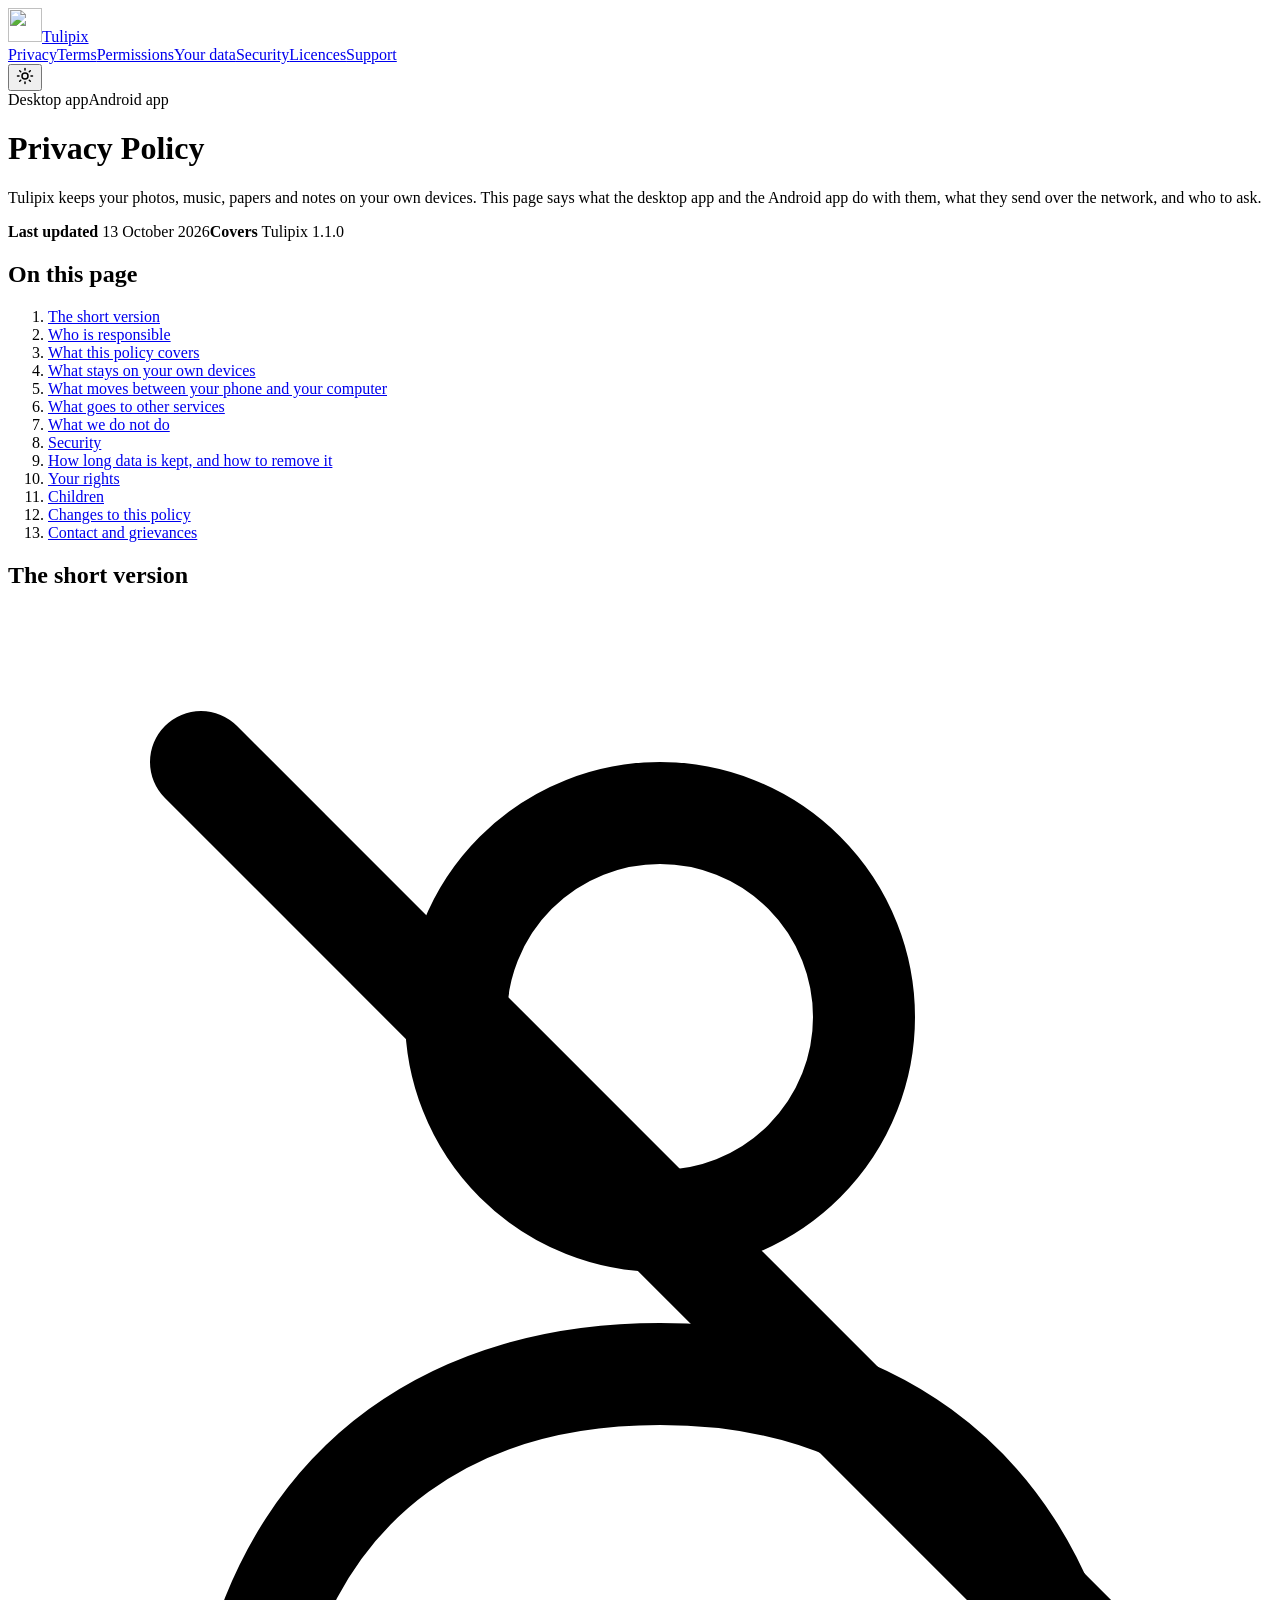
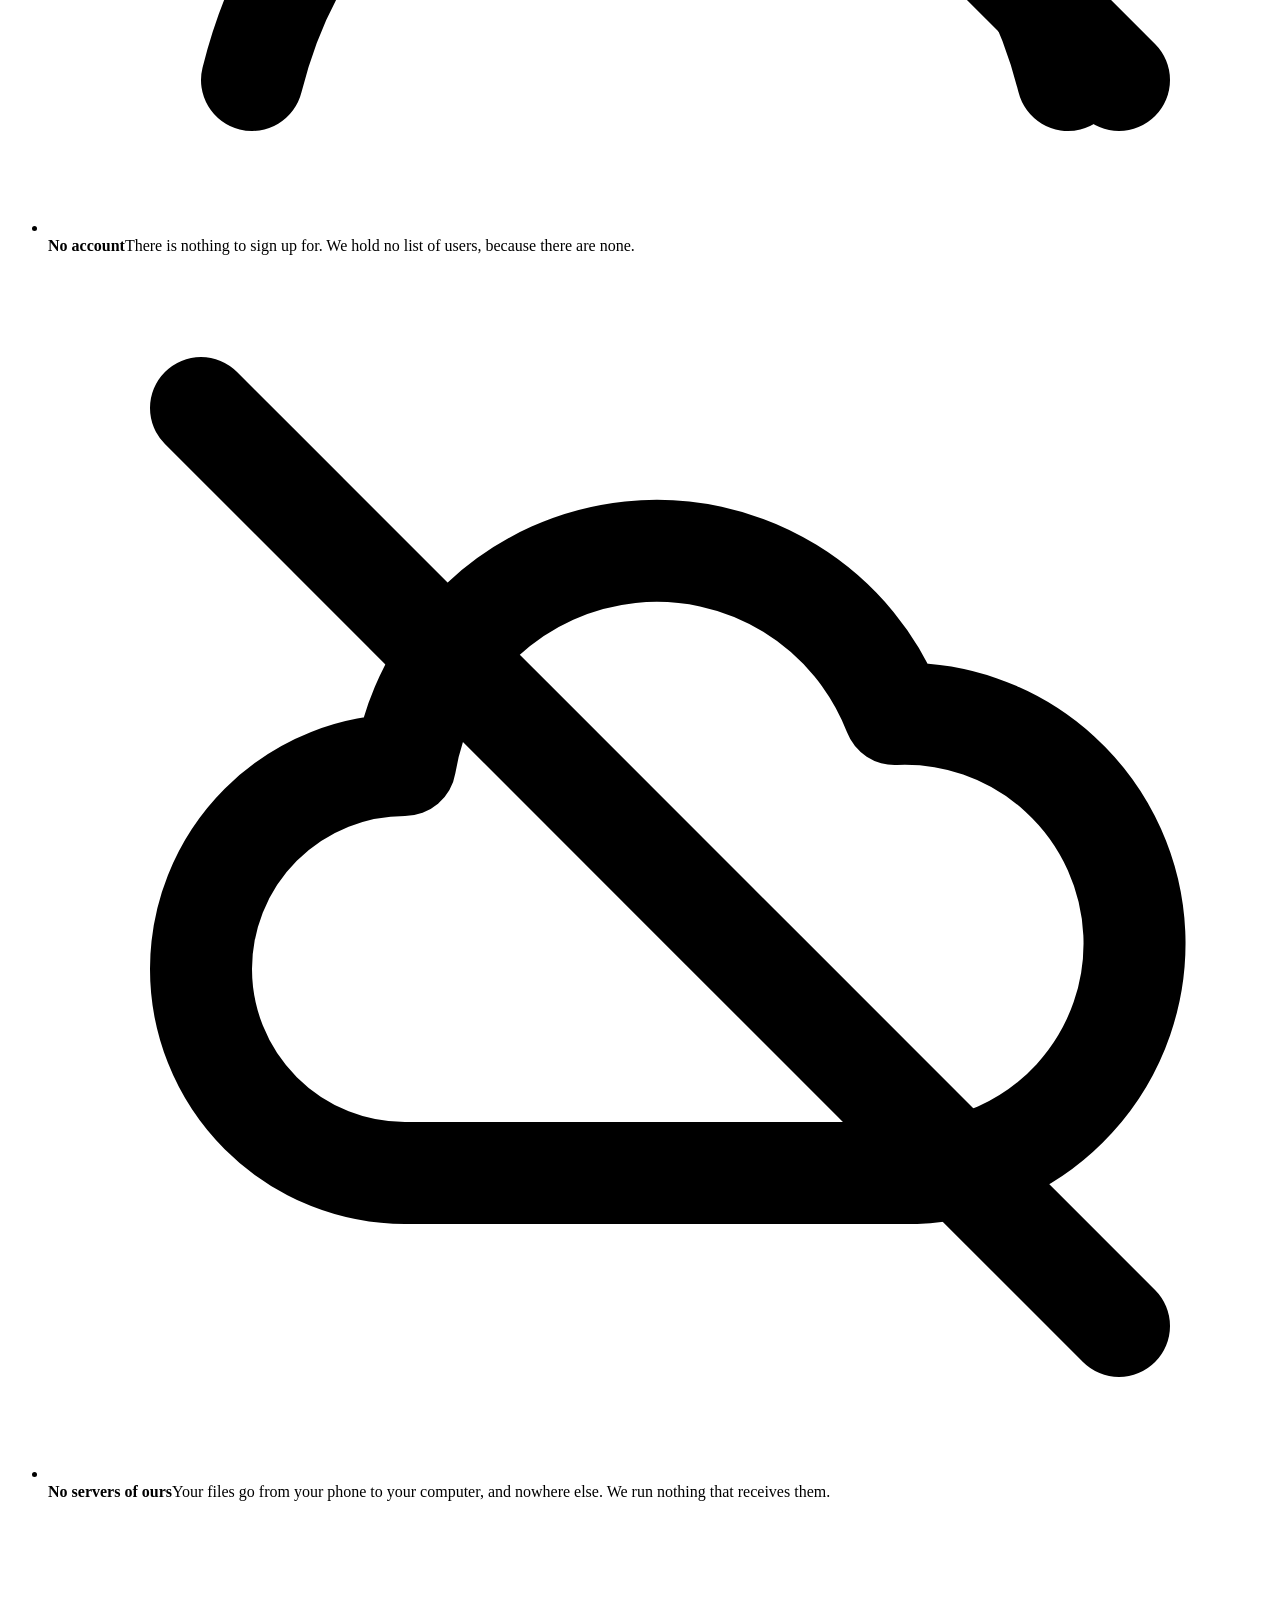
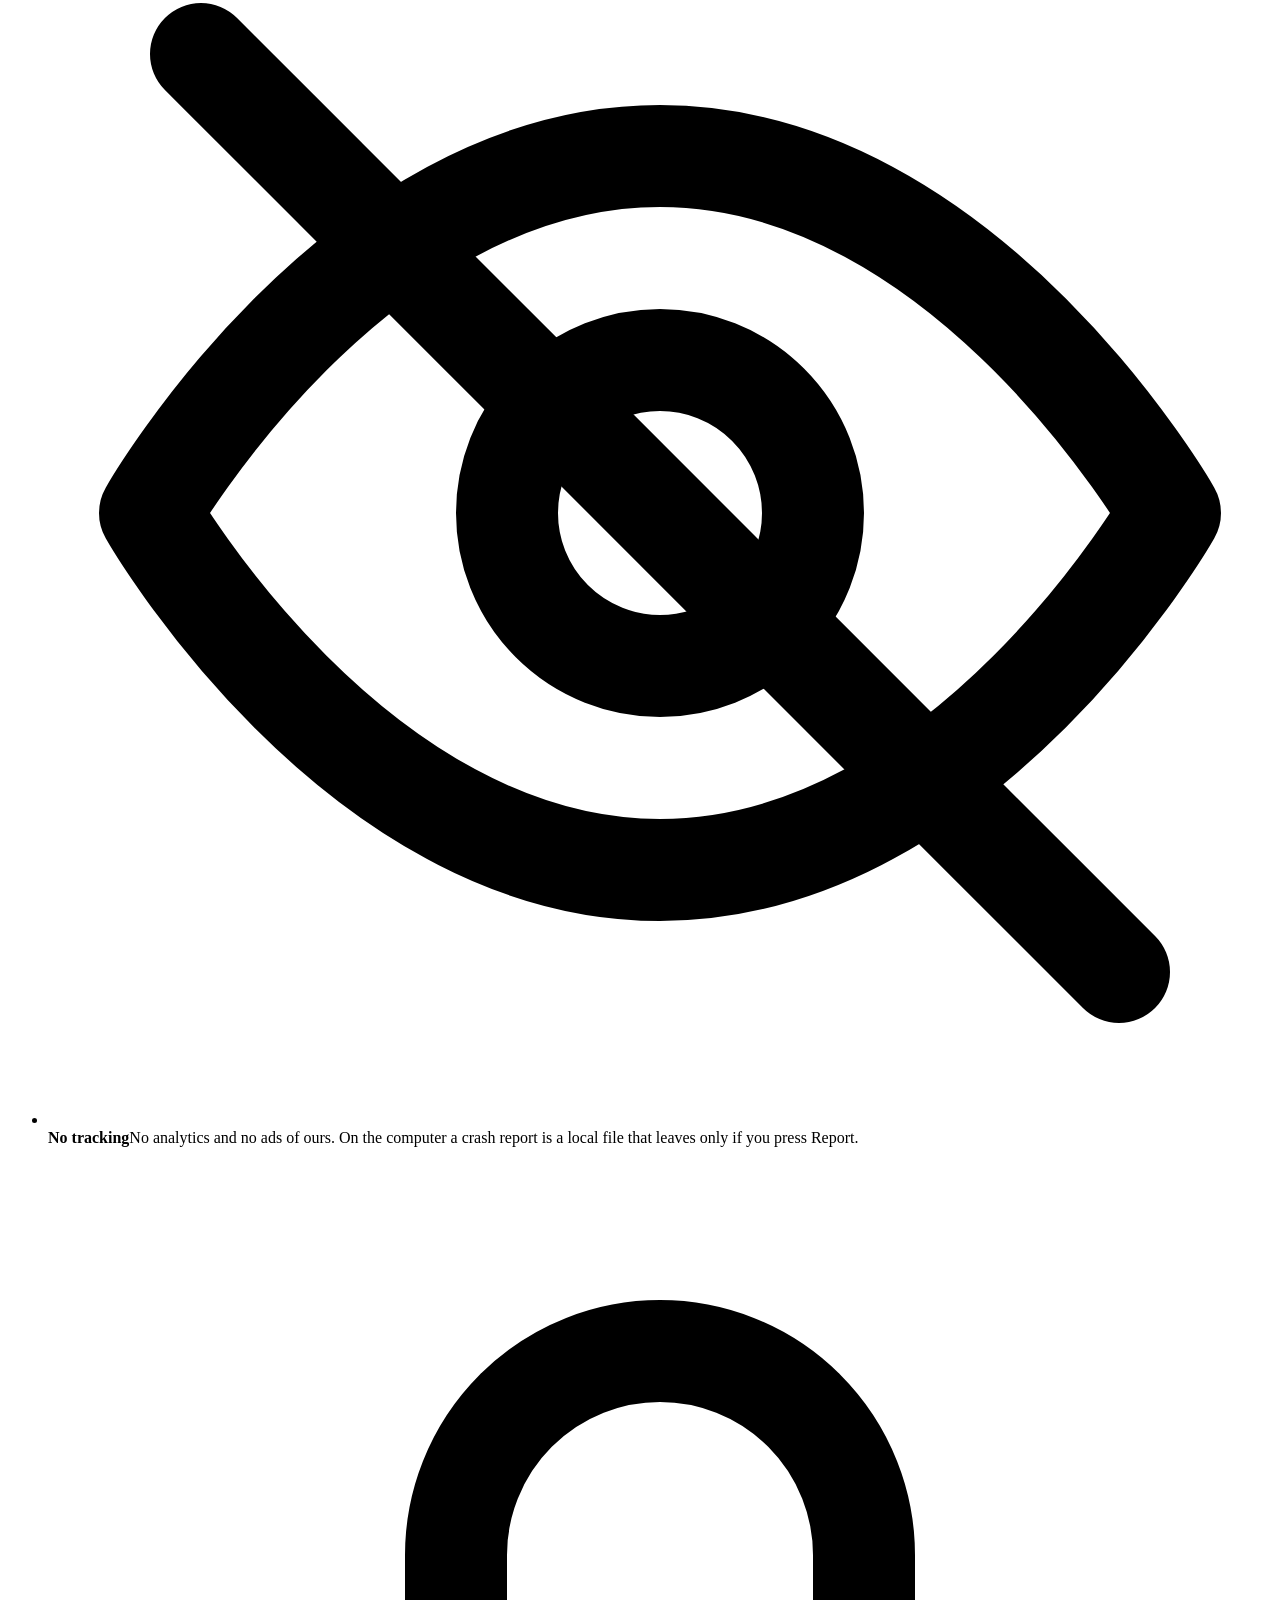
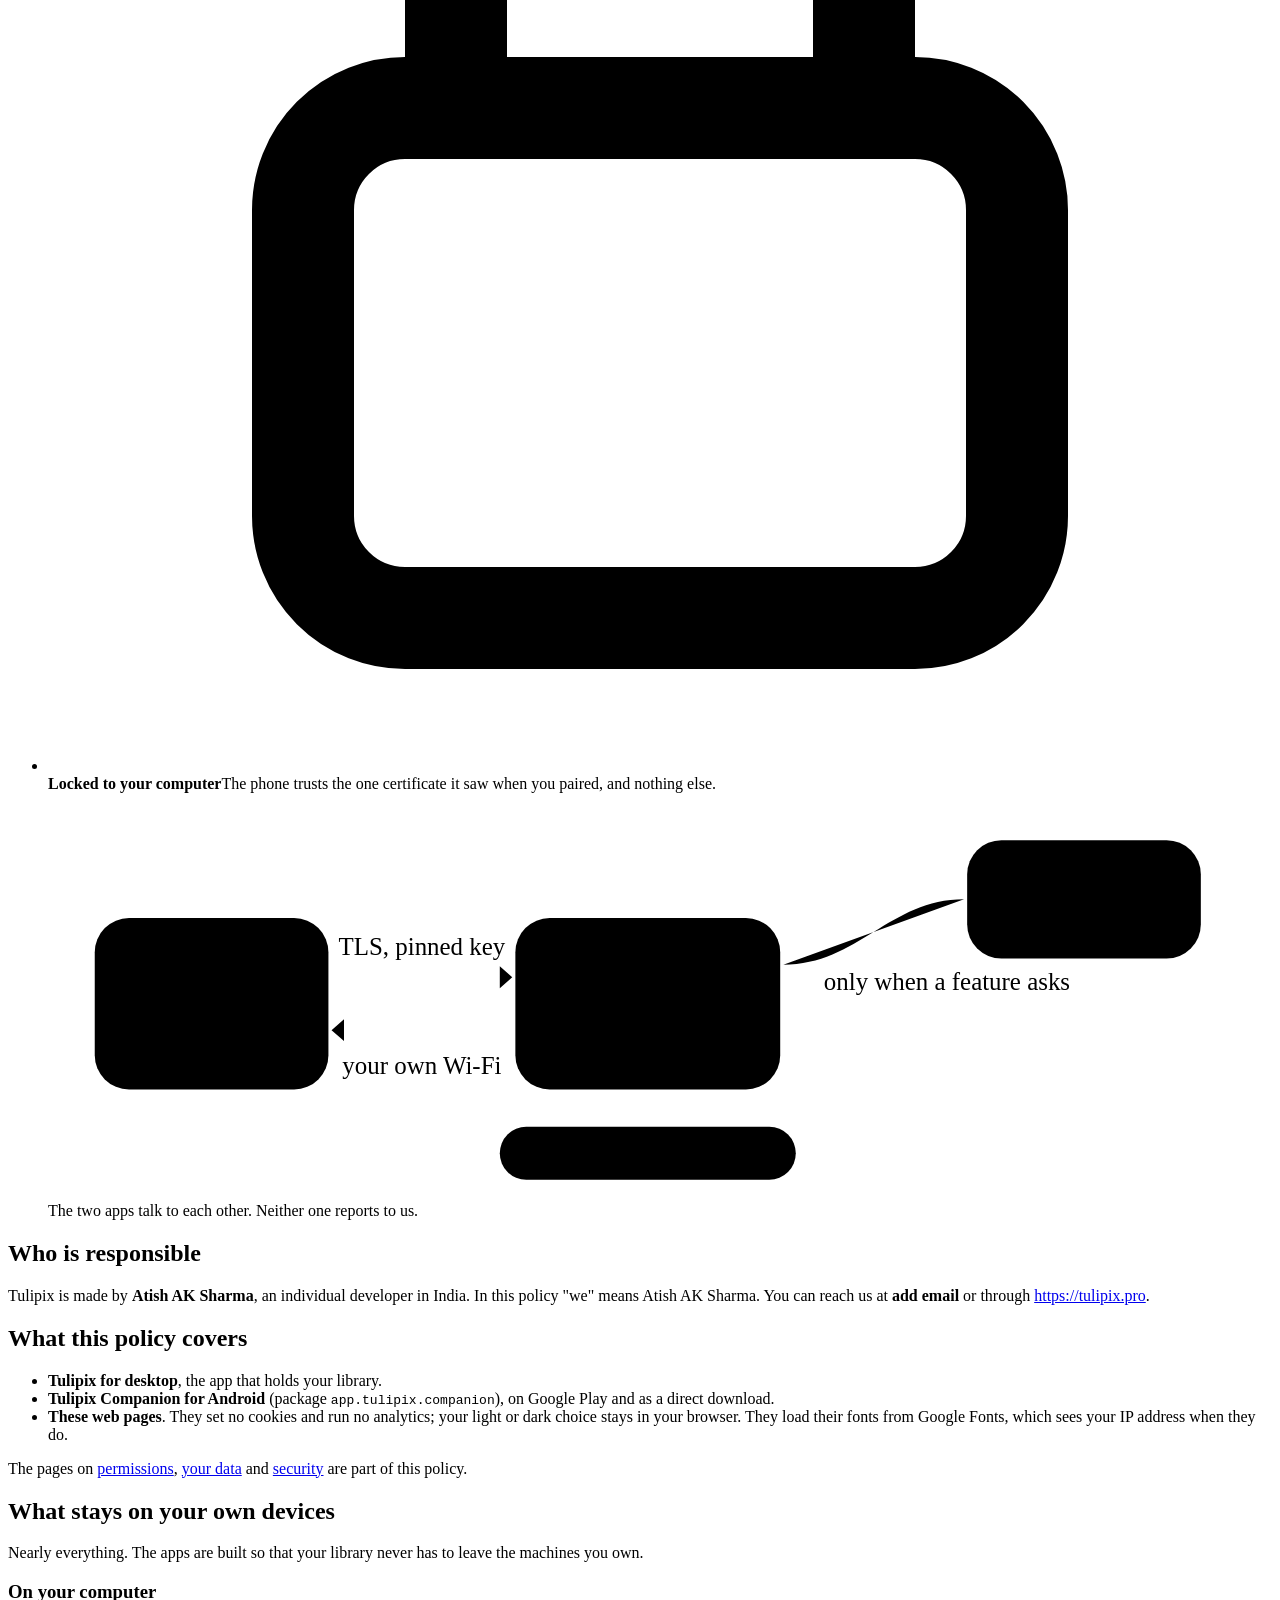
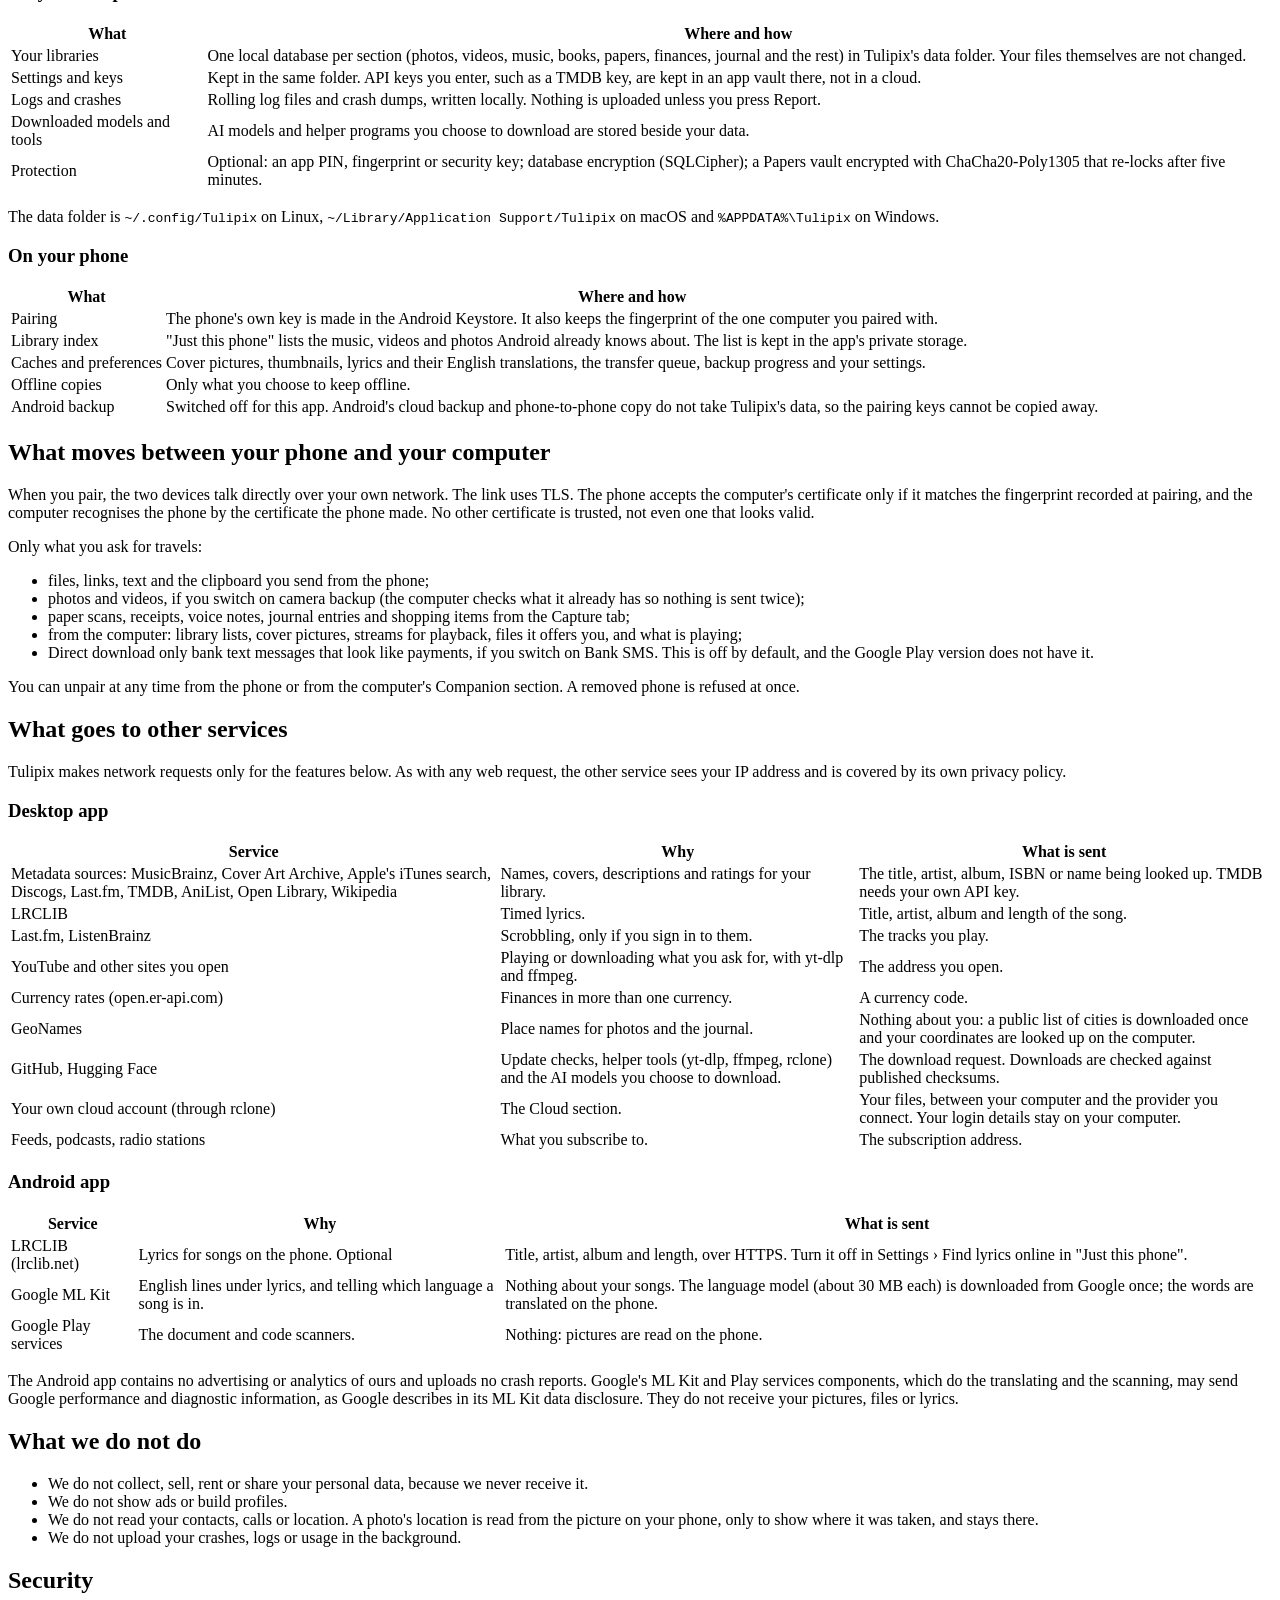
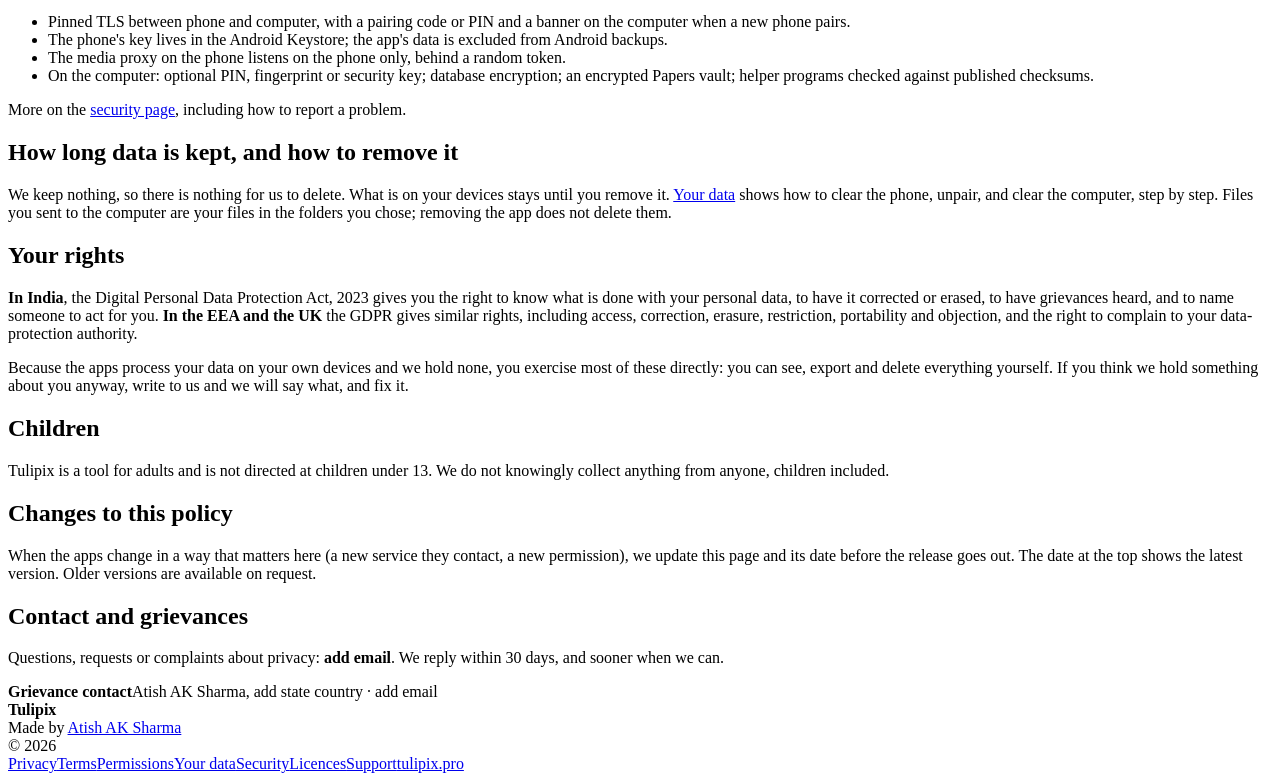
==== privacy.html @ 74c55f8d "New Privacy Policy" ====
<!doctype html>
<html lang="en-IN"><head>
<meta charset="utf-8"><meta name="viewport" content="width=device-width,initial-scale=1">
<title>Privacy Policy · Tulipix</title>
<meta name="description" content="Tulipix keeps your photos, music, papers and notes on your own devices. This page says what the desktop app and the Android app do with them, what they send over the network, and who to ask.">
<link rel="canonical" href="https://tulipix.pro/privacy/">
<meta property="og:title" content="Privacy Policy · Tulipix"><meta property="og:description" content="Tulipix keeps your photos, music, papers and notes on your own devices. This page says what the desktop app and the Android app do with them, what they send over the network, and who to ask.">
<meta property="og:image" content="https://tulipix.pro/assets/logo-512.png"><meta property="og:type" content="website">
<link rel="icon" href="../assets/favicon.png">
<link rel="preconnect" href="https://fonts.googleapis.com"><link rel="preconnect" href="https://fonts.gstatic.com" crossorigin>
<link rel="stylesheet" href="https://fonts.googleapis.com/css2?family=Sora:wght@400;500;600;700&family=Source+Serif+4:ital,opsz,wght@0,8..60,400;0,8..60,600;1,8..60,400&display=swap">
<link rel="stylesheet" href="../assets/site.css">
</head><body>
<header class="site"><div class="wrap">
<a class="brand" href="../trust/index.html"><img src="../assets/logo-128.png" alt="" width="34" height="34">Tulipix</a>
<nav aria-label="Pages"><a href="../privacy/index.html" aria-current="page">Privacy</a><a href="../terms/index.html">Terms</a><a href="../permissions/index.html">Permissions</a><a href="../data-deletion/index.html">Your data</a><a href="../security/index.html">Security</a><a href="../licenses/index.html">Licences</a><a href="../support/index.html">Support</a></nav>
<button class="theme" id="theme" type="button" aria-label="Switch light and dark"><svg width="18" height="18" viewBox="0 0 24 24" fill="none" stroke="currentColor" stroke-width="2" stroke-linecap="round" aria-hidden="true"><circle cx="12" cy="12" r="4"/><path d="M12 2v2M12 20v2M4.9 4.9l1.4 1.4M17.7 17.7l1.4 1.4M2 12h2M20 12h2M4.9 19.1l1.4-1.4M17.7 6.3l1.4-1.4"/></svg></button>
</div></header>
<main>
<div class="wrap title">
<div class="eyebrow"><span class="tag desktop">Desktop app</span><span class="tag android">Android app</span></div>
<h1>Privacy Policy</h1>
<p class="lead">Tulipix keeps your photos, music, papers and notes on your own devices. This page says what the desktop app and the Android app do with them, what they send over the network, and who to ask.</p>
<p class="meta"><span><b>Last updated</b> 13 October 2026</span><span><b>Covers</b> Tulipix 1.1.0</span></p>
</div>
<div class="wrap page">
<aside class="toc" aria-label="On this page"><h2>On this page</h2><ol><li><a href="#the-short-version">The short version</a></li><li><a href="#who-is-responsible">Who is responsible</a></li><li><a href="#what-this-policy-covers">What this policy covers</a></li><li><a href="#what-stays-on-your-own-devices">What stays on your own devices</a></li><li><a href="#what-moves-between-your-phone-and-your-computer">What moves between your phone and your computer</a></li><li><a href="#what-goes-to-other-services">What goes to other services</a></li><li><a href="#what-we-do-not-do">What we do not do</a></li><li><a href="#security">Security</a></li><li><a href="#how-long-data-is-kept-and-how-to-remove-it">How long data is kept, and how to remove it</a></li><li><a href="#your-rights">Your rights</a></li><li><a href="#children">Children</a></li><li><a href="#changes-to-this-policy">Changes to this policy</a></li><li><a href="#contact-and-grievances">Contact and grievances</a></li></ol></aside>
<article>
<section class="short">
<h2 id="the-short-version">The short version</h2>
<ul>
<li><svg viewBox="0 0 24 24" fill="none" stroke="currentColor" stroke-width="2" stroke-linecap="round" stroke-linejoin="round" aria-hidden="true"><circle cx="12" cy="8" r="4"/><path d="M4 21c1-4 4-6 8-6s7 2 8 6"/><path d="M3 3l18 18" /></svg><span><b>No account</b>There is nothing to sign up for. We hold no list of users, because there are none.</span></li>
<li><svg viewBox="0 0 24 24" fill="none" stroke="currentColor" stroke-width="2" stroke-linecap="round" stroke-linejoin="round" aria-hidden="true"><path d="M7 18a4 4 0 010-8 5 5 0 019.6-1A4 4 0 0117 18z"/><path d="M3 3l18 18"/></svg><span><b>No servers of ours</b>Your files go from your phone to your computer, and nowhere else. We run nothing that receives them.</span></li>
<li><svg viewBox="0 0 24 24" fill="none" stroke="currentColor" stroke-width="2" stroke-linecap="round" stroke-linejoin="round" aria-hidden="true"><path d="M2 12s4-7 10-7 10 7 10 7-4 7-10 7S2 12 2 12z"/><circle cx="12" cy="12" r="3"/><path d="M3 3l18 18"/></svg><span><b>No tracking</b>No analytics and no ads of ours. On the computer a crash report is a local file that leaves only if you press Report.</span></li>
<li><svg viewBox="0 0 24 24" fill="none" stroke="currentColor" stroke-width="2" stroke-linecap="round" stroke-linejoin="round" aria-hidden="true"><rect x="5" y="11" width="14" height="10" rx="2"/><path d="M8 11V8a4 4 0 018 0v3"/></svg><span><b>Locked to your computer</b>The phone trusts the one certificate it saw when you paired, and nothing else.</span></li>
</ul>
</section>

<figure class="map">
<svg viewBox="0 0 760 250" role="img" aria-labelledby="mapt mapd">
<title id="mapt">Where your data goes</title>
<desc id="mapd">Your phone and your computer exchange files over your own network. The computer talks to outside services only when a feature needs it. Tulipix has no server in the middle.</desc>
<rect class="m-box" x="30" y="70" width="150" height="110" rx="22"/>
<text class="m-t" x="105" y="118" text-anchor="middle">Your phone</text><text class="m-s" x="105" y="140" text-anchor="middle">Android app</text>
<rect class="m-box" x="300" y="70" width="170" height="110" rx="22"/>
<text class="m-t" x="385" y="118" text-anchor="middle">Your computer</text><text class="m-s" x="385" y="140" text-anchor="middle">Desktop app · your data</text>
<rect class="m-box" x="590" y="20" width="150" height="76" rx="22"/>
<text class="m-t" x="665" y="54" text-anchor="middle">Services you use</text><text class="m-s" x="665" y="74" text-anchor="middle">lyrics, covers, updates</text>
<path class="m-ok" d="M182 108 H298 M182 142 H298"/><path class="m-ok" d="M290 101 l8 7 -8 7 M190 135 l-8 7 8 7"/>
<text class="m-lbl" x="240" y="94" text-anchor="middle">TLS, pinned key</text><text class="m-s" x="240" y="170" text-anchor="middle">your own Wi-Fi</text>
<path class="m-dash" d="M472 100 C520 100 540 58 588 58"/><text class="m-lbl2" x="498" y="116">only when a feature asks</text>
<g><rect class="m-box" x="290" y="204" width="190" height="34" rx="17" stroke-dasharray="4 5"/><text class="m-s" x="385" y="226" text-anchor="middle"><tspan class="m-lbl3">✕</tspan>  Tulipix servers: none</text></g>
</svg>
<figcaption>The two apps talk to each other. Neither one reports to us.</figcaption>
</figure>

<h2 id="who-is-responsible">Who is responsible</h2>
<p>Tulipix is made by <strong>Atish AK Sharma</strong>, an individual developer in India. In this policy "we" means Atish AK Sharma. You can reach us at <strong><span class="todo">add email</span></strong> or through <a href="https://tulipix.pro">https://tulipix.pro</a>.</p>

<h2 id="what-this-policy-covers">What this policy covers</h2>
<ul>
<li><strong>Tulipix for desktop</strong>, the app that holds your library.</li>
<li><strong>Tulipix Companion for Android</strong> (package <code>app.tulipix.companion</code>), on Google Play and as a direct download.</li>
<li><strong>These web pages</strong>. They set no cookies and run no analytics; your light or dark choice stays in your browser. They load their fonts from Google Fonts, which sees your IP address when they do.</li>
</ul>
<p>The pages on <a href="../permissions/index.html">permissions</a>, <a href="../data-deletion/index.html">your data</a> and <a href="../security/index.html">security</a> are part of this policy.</p>

<h2 id="what-stays-on-your-own-devices">What stays on your own devices</h2>
<p>Nearly everything. The apps are built so that your library never has to leave the machines you own.</p>
<h3 id="on-your-computer">On your computer</h3>
<div class="tablewrap"><table>
<thead><tr><th>What</th><th>Where and how</th></tr></thead><tbody>
<tr><td data-label="What">Your libraries</td><td data-label="Where and how">One local database per section (photos, videos, music, books, papers, finances, journal and the rest) in Tulipix's data folder. Your files themselves are not changed.</td></tr>
<tr><td data-label="What">Settings and keys</td><td data-label="Where and how">Kept in the same folder. API keys you enter, such as a TMDB key, are kept in an app vault there, not in a cloud.</td></tr>
<tr><td data-label="What">Logs and crashes</td><td data-label="Where and how">Rolling log files and crash dumps, written locally. Nothing is uploaded unless you press Report.</td></tr>
<tr><td data-label="What">Downloaded models and tools</td><td data-label="Where and how">AI models and helper programs you choose to download are stored beside your data.</td></tr>
<tr><td data-label="What">Protection</td><td data-label="Where and how">Optional: an app PIN, fingerprint or security key; database encryption (SQLCipher); a Papers vault encrypted with ChaCha20-Poly1305 that re-locks after five minutes.</td></tr>
</tbody></table></div>
<p>The data folder is <code>~/.config/Tulipix</code> on Linux, <code>~/Library/Application Support/Tulipix</code> on macOS and <code>%APPDATA%\Tulipix</code> on Windows.</p>

<h3 id="on-your-phone">On your phone</h3>
<div class="tablewrap"><table>
<thead><tr><th>What</th><th>Where and how</th></tr></thead><tbody>
<tr><td data-label="What">Pairing</td><td data-label="Where and how">The phone's own key is made in the Android Keystore. It also keeps the fingerprint of the one computer you paired with.</td></tr>
<tr><td data-label="What">Library index</td><td data-label="Where and how">"Just this phone" lists the music, videos and photos Android already knows about. The list is kept in the app's private storage.</td></tr>
<tr><td data-label="What">Caches and preferences</td><td data-label="Where and how">Cover pictures, thumbnails, lyrics and their English translations, the transfer queue, backup progress and your settings.</td></tr>
<tr><td data-label="What">Offline copies</td><td data-label="Where and how">Only what you choose to keep offline.</td></tr>
<tr><td data-label="What">Android backup</td><td data-label="Where and how">Switched off for this app. Android's cloud backup and phone-to-phone copy do not take Tulipix's data, so the pairing keys cannot be copied away.</td></tr>
</tbody></table></div>

<h2 id="what-moves-between-your-phone-and-your-computer">What moves between your phone and your computer</h2>
<p>When you pair, the two devices talk directly over your own network. The link uses TLS. The phone accepts the computer's certificate only if it matches the fingerprint recorded at pairing, and the computer recognises the phone by the certificate the phone made. No other certificate is trusted, not even one that looks valid.</p>
<p>Only what you ask for travels:</p>
<ul>
<li>files, links, text and the clipboard you send from the phone;</li>
<li>photos and videos, if you switch on camera backup (the computer checks what it already has so nothing is sent twice);</li>
<li>paper scans, receipts, voice notes, journal entries and shopping items from the Capture tab;</li>
<li>from the computer: library lists, cover pictures, streams for playback, files it offers you, and what is playing;</li>
<li><span class="tag direct">Direct download only</span> bank text messages that look like payments, if you switch on Bank SMS. This is off by default, and the Google Play version does not have it.</li>
</ul>
<p>You can unpair at any time from the phone or from the computer's Companion section. A removed phone is refused at once.</p>

<h2 id="what-goes-to-other-services">What goes to other services</h2>
<p>Tulipix makes network requests only for the features below. As with any web request, the other service sees your IP address and is covered by its own privacy policy.</p>
<h3 id="desktop-app">Desktop app</h3>
<div class="tablewrap"><table>
<thead><tr><th>Service</th><th>Why</th><th>What is sent</th></tr></thead><tbody>
<tr><td data-label="Service">Metadata sources: MusicBrainz, Cover Art Archive, Apple's iTunes search, Discogs, Last.fm, TMDB, AniList, Open Library, Wikipedia</td><td data-label="Why">Names, covers, descriptions and ratings for your library.</td><td data-label="What is sent">The title, artist, album, ISBN or name being looked up. TMDB needs your own API key.</td></tr>
<tr><td data-label="Service">LRCLIB</td><td data-label="Why">Timed lyrics.</td><td data-label="What is sent">Title, artist, album and length of the song.</td></tr>
<tr><td data-label="Service">Last.fm, ListenBrainz</td><td data-label="Why">Scrobbling, only if you sign in to them.</td><td data-label="What is sent">The tracks you play.</td></tr>
<tr><td data-label="Service">YouTube and other sites you open</td><td data-label="Why">Playing or downloading what you ask for, with yt-dlp and ffmpeg.</td><td data-label="What is sent">The address you open.</td></tr>
<tr><td data-label="Service">Currency rates (open.er-api.com)</td><td data-label="Why">Finances in more than one currency.</td><td data-label="What is sent">A currency code.</td></tr>
<tr><td data-label="Service">GeoNames</td><td data-label="Why">Place names for photos and the journal.</td><td data-label="What is sent">Nothing about you: a public list of cities is downloaded once and your coordinates are looked up on the computer.</td></tr>
<tr><td data-label="Service">GitHub, Hugging Face</td><td data-label="Why">Update checks, helper tools (yt-dlp, ffmpeg, rclone) and the AI models you choose to download.</td><td data-label="What is sent">The download request. Downloads are checked against published checksums.</td></tr>
<tr><td data-label="Service">Your own cloud account (through rclone)</td><td data-label="Why">The Cloud section.</td><td data-label="What is sent">Your files, between your computer and the provider you connect. Your login details stay on your computer.</td></tr>
<tr><td data-label="Service">Feeds, podcasts, radio stations</td><td data-label="Why">What you subscribe to.</td><td data-label="What is sent">The subscription address.</td></tr>
</tbody></table></div>
<h3 id="android-app">Android app</h3>
<div class="tablewrap"><table>
<thead><tr><th>Service</th><th>Why</th><th>What is sent</th></tr></thead><tbody>
<tr><td data-label="Service">LRCLIB (lrclib.net)</td><td data-label="Why">Lyrics for songs on the phone. <span class="tag">Optional</span></td><td data-label="What is sent">Title, artist, album and length, over HTTPS. Turn it off in Settings › Find lyrics online in "Just this phone".</td></tr>
<tr><td data-label="Service">Google ML Kit</td><td data-label="Why">English lines under lyrics, and telling which language a song is in.</td><td data-label="What is sent">Nothing about your songs. The language model (about 30 MB each) is downloaded from Google once; the words are translated on the phone.</td></tr>
<tr><td data-label="Service">Google Play services</td><td data-label="Why">The document and code scanners.</td><td data-label="What is sent">Nothing: pictures are read on the phone.</td></tr>
</tbody></table></div>
<p>The Android app contains no advertising or analytics of ours and uploads no crash reports. Google's ML Kit and Play services components, which do the translating and the scanning, may send Google performance and diagnostic information, as Google describes in its ML Kit data disclosure. They do not receive your pictures, files or lyrics.</p>

<h2 id="what-we-do-not-do">What we do not do</h2>
<ul>
<li>We do not collect, sell, rent or share your personal data, because we never receive it.</li>
<li>We do not show ads or build profiles.</li>
<li>We do not read your contacts, calls or location. A photo's location is read from the picture on your phone, only to show where it was taken, and stays there.</li>
<li>We do not upload your crashes, logs or usage in the background.</li>
</ul>

<h2 id="security">Security</h2>
<ul>
<li>Pinned TLS between phone and computer, with a pairing code or PIN and a banner on the computer when a new phone pairs.</li>
<li>The phone's key lives in the Android Keystore; the app's data is excluded from Android backups.</li>
<li>The media proxy on the phone listens on the phone only, behind a random token.</li>
<li>On the computer: optional PIN, fingerprint or security key; database encryption; an encrypted Papers vault; helper programs checked against published checksums.</li>
</ul>
<p>More on the <a href="../security/index.html">security page</a>, including how to report a problem.</p>

<h2 id="how-long-data-is-kept-and-how-to-remove-it">How long data is kept, and how to remove it</h2>
<p>We keep nothing, so there is nothing for us to delete. What is on your devices stays until you remove it. <a href="../data-deletion/index.html">Your data</a> shows how to clear the phone, unpair, and clear the computer, step by step. Files you sent to the computer are your files in the folders you chose; removing the app does not delete them.</p>

<h2 id="your-rights">Your rights</h2>
<p><strong>In India</strong>, the Digital Personal Data Protection Act, 2023 gives you the right to know what is done with your personal data, to have it corrected or erased, to have grievances heard, and to name someone to act for you. <strong>In the EEA and the UK</strong> the GDPR gives similar rights, including access, correction, erasure, restriction, portability and objection, and the right to complain to your data-protection authority.</p>
<p>Because the apps process your data on your own devices and we hold none, you exercise most of these directly: you can see, export and delete everything yourself. If you think we hold something about you anyway, write to us and we will say what, and fix it.</p>

<h2 id="children">Children</h2>
<p>Tulipix is a tool for adults and is not directed at children under 13. We do not knowingly collect anything from anyone, children included.</p>

<h2 id="changes-to-this-policy">Changes to this policy</h2>
<p>When the apps change in a way that matters here (a new service they contact, a new permission), we update this page and its date before the release goes out. The date at the top shows the latest version. Older versions are available on request.</p>

<h2 id="contact-and-grievances">Contact and grievances</h2>
<p>Questions, requests or complaints about privacy: <strong><span class="todo">add email</span></strong>. We reply within 30 days, and sooner when we can.</p>
<div class="note"><b>Grievance contact</b>Atish AK Sharma, <span class="todo">add state country</span> · <span class="todo">add email</span></div>


</article>
</div>
</main>
<footer class="site-foot"><div class="wrap">
<div><b>Tulipix</b><br>Made by <a href="https://atishaksharma.com">Atish AK Sharma</a><br>© 2026</div>
<div class="links"><a href="../privacy/index.html">Privacy</a><a href="../terms/index.html">Terms</a><a href="../permissions/index.html">Permissions</a><a href="../data-deletion/index.html">Your data</a><a href="../security/index.html">Security</a><a href="../licenses/index.html">Licences</a><a href="../support/index.html">Support</a><a href="https://tulipix.pro">tulipix.pro</a></div>
</div></footer>
<script src="../assets/site.js"></script>
</body></html>
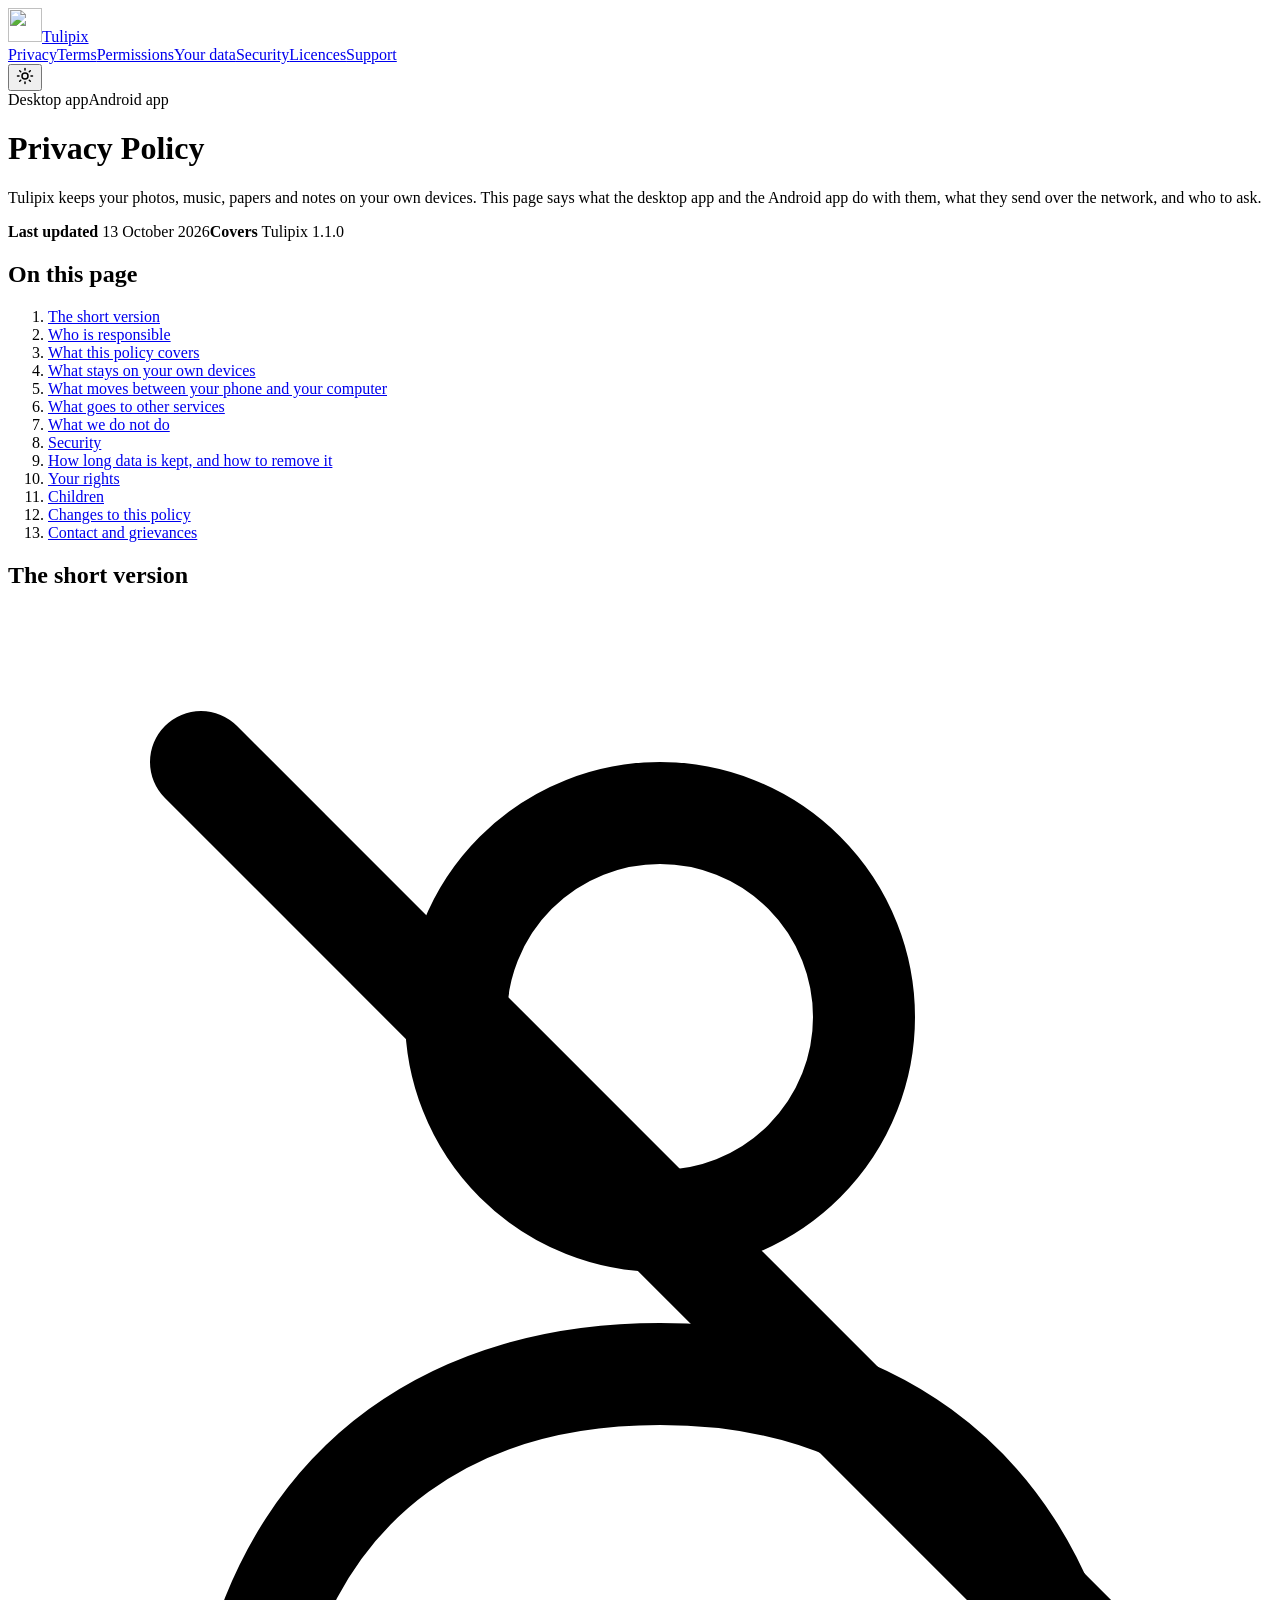
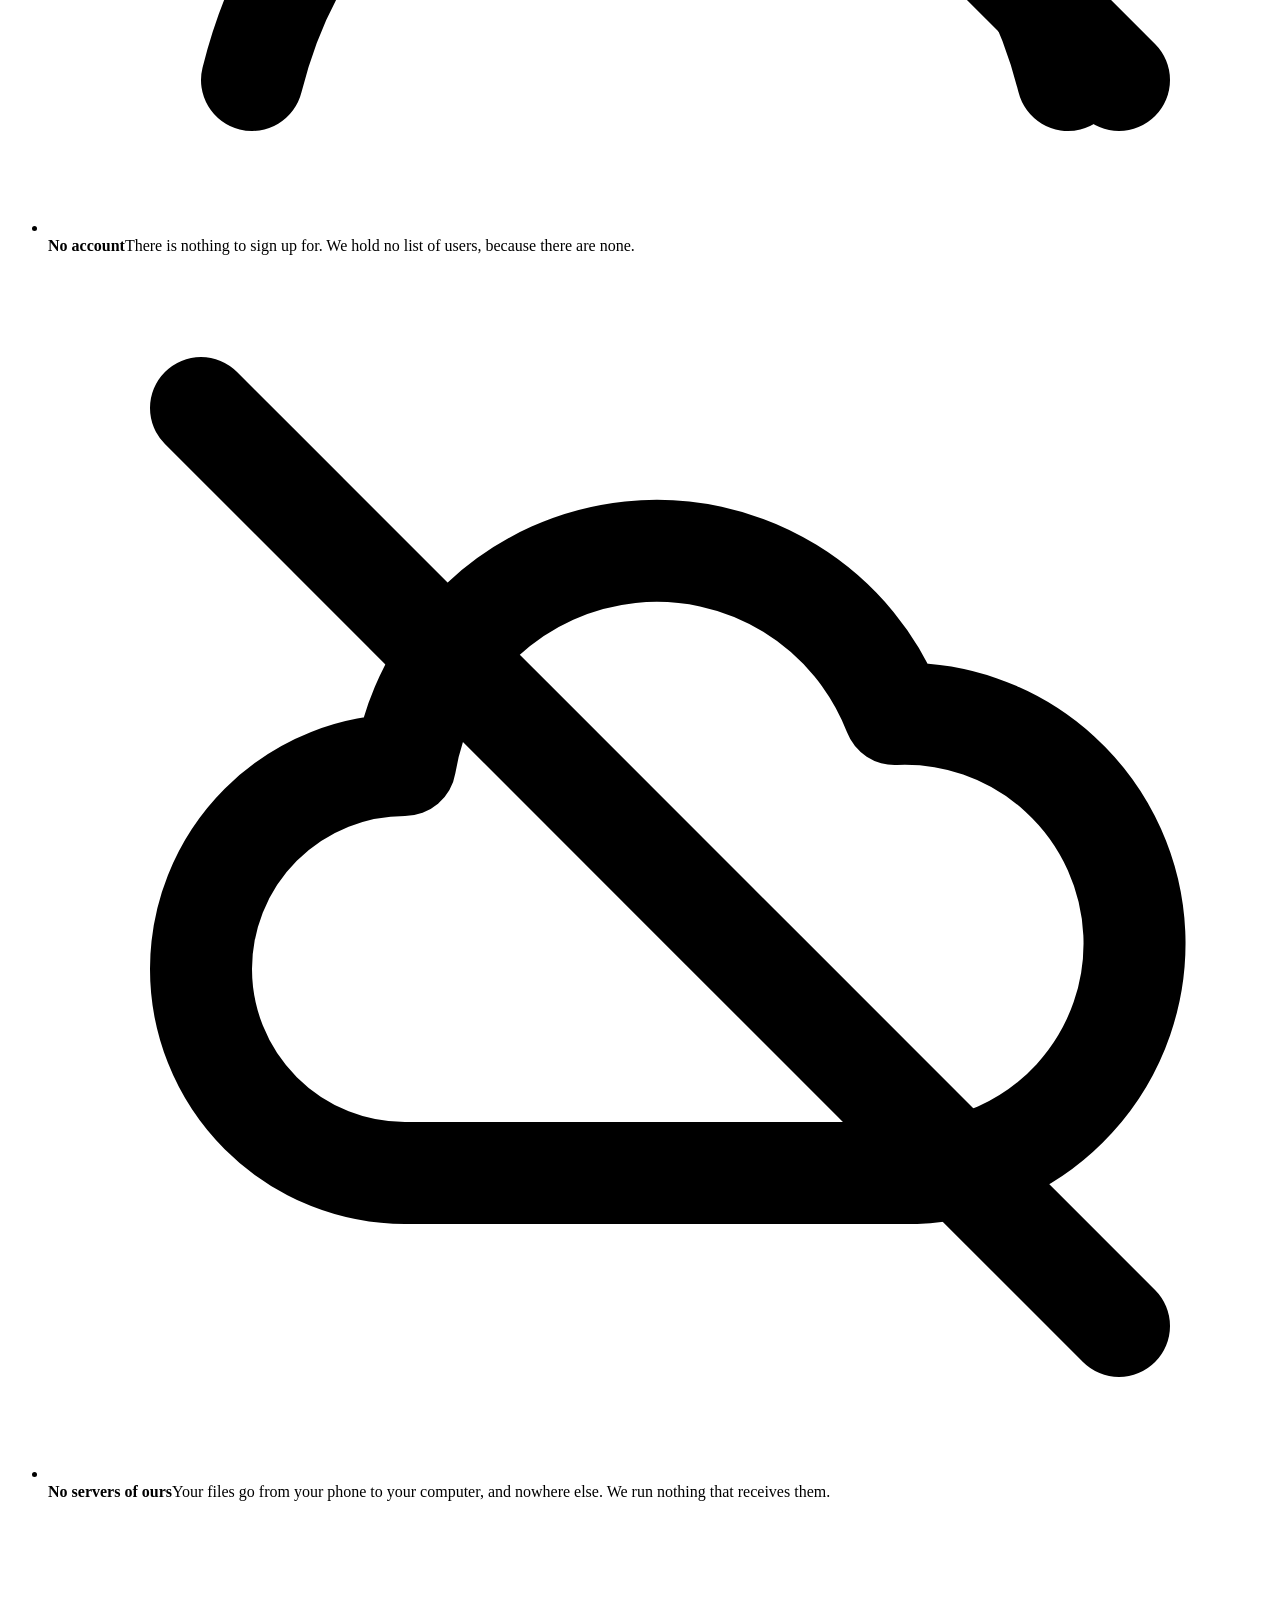
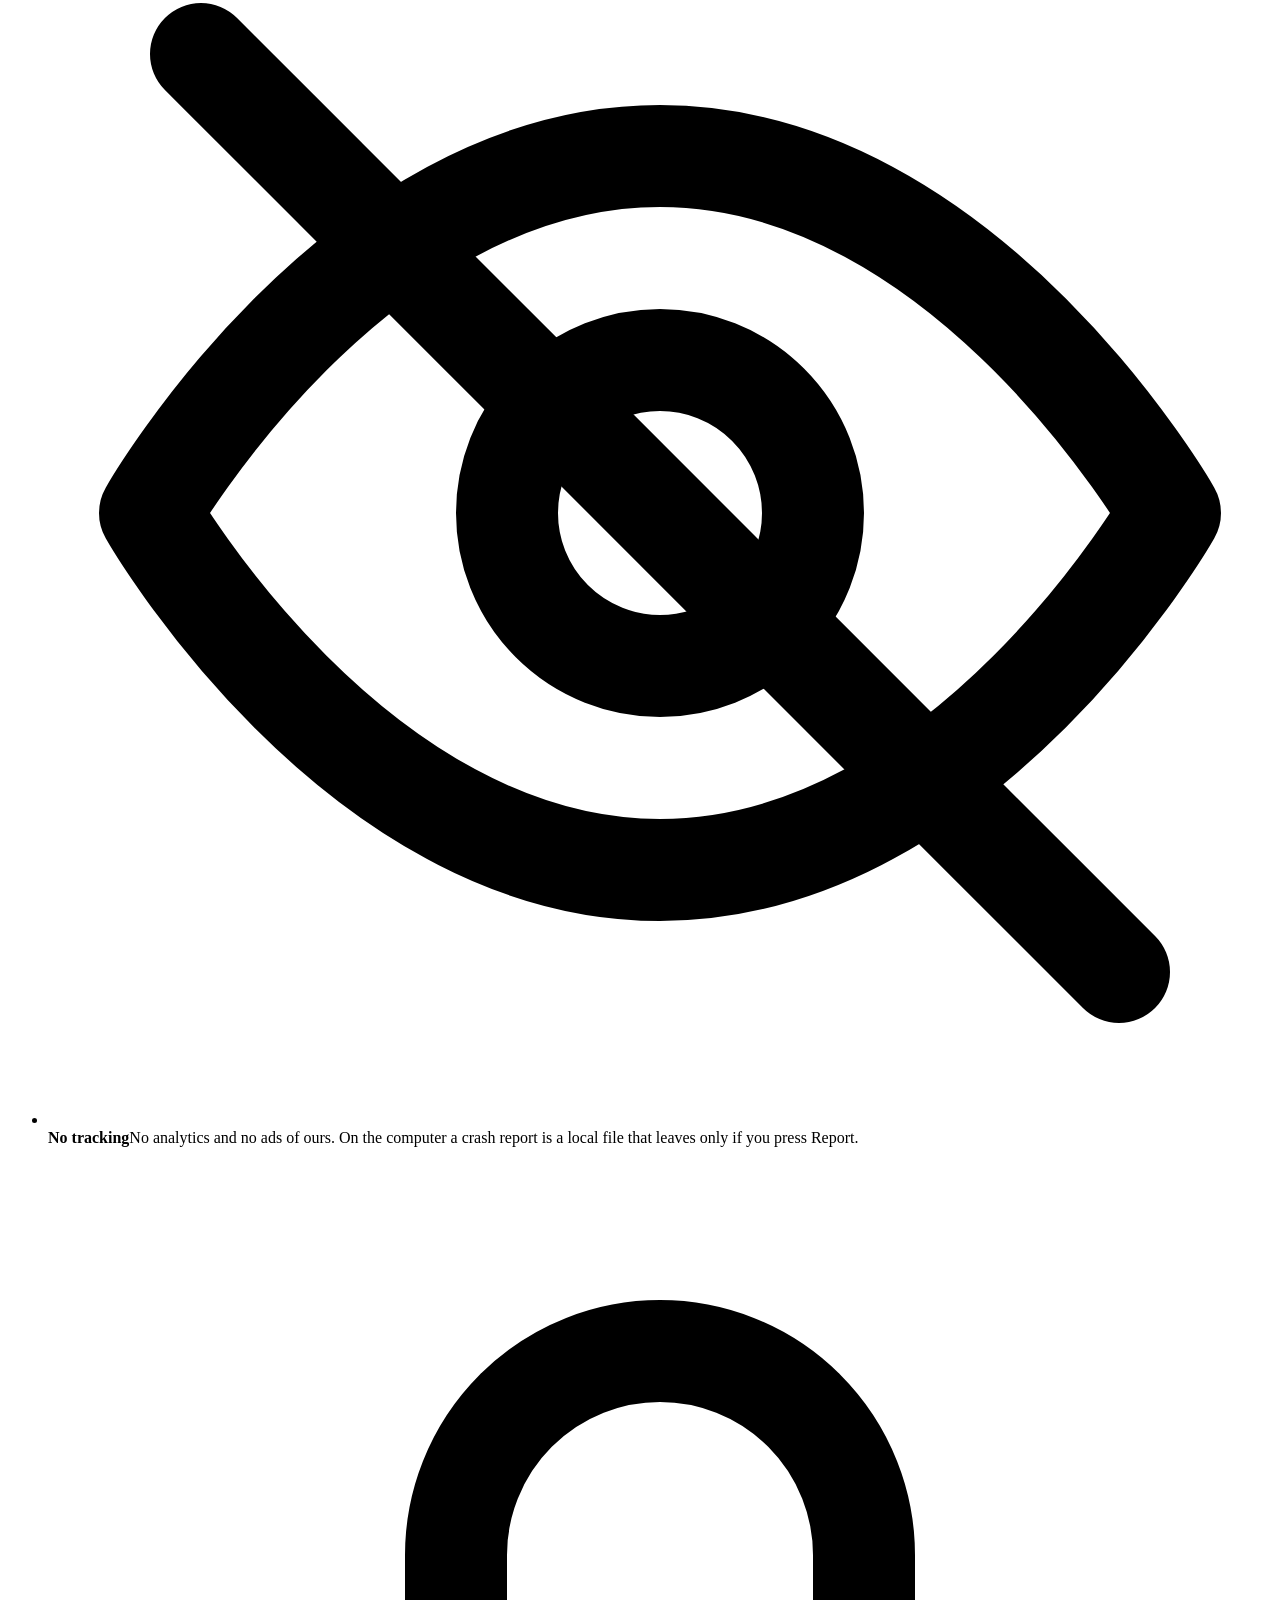
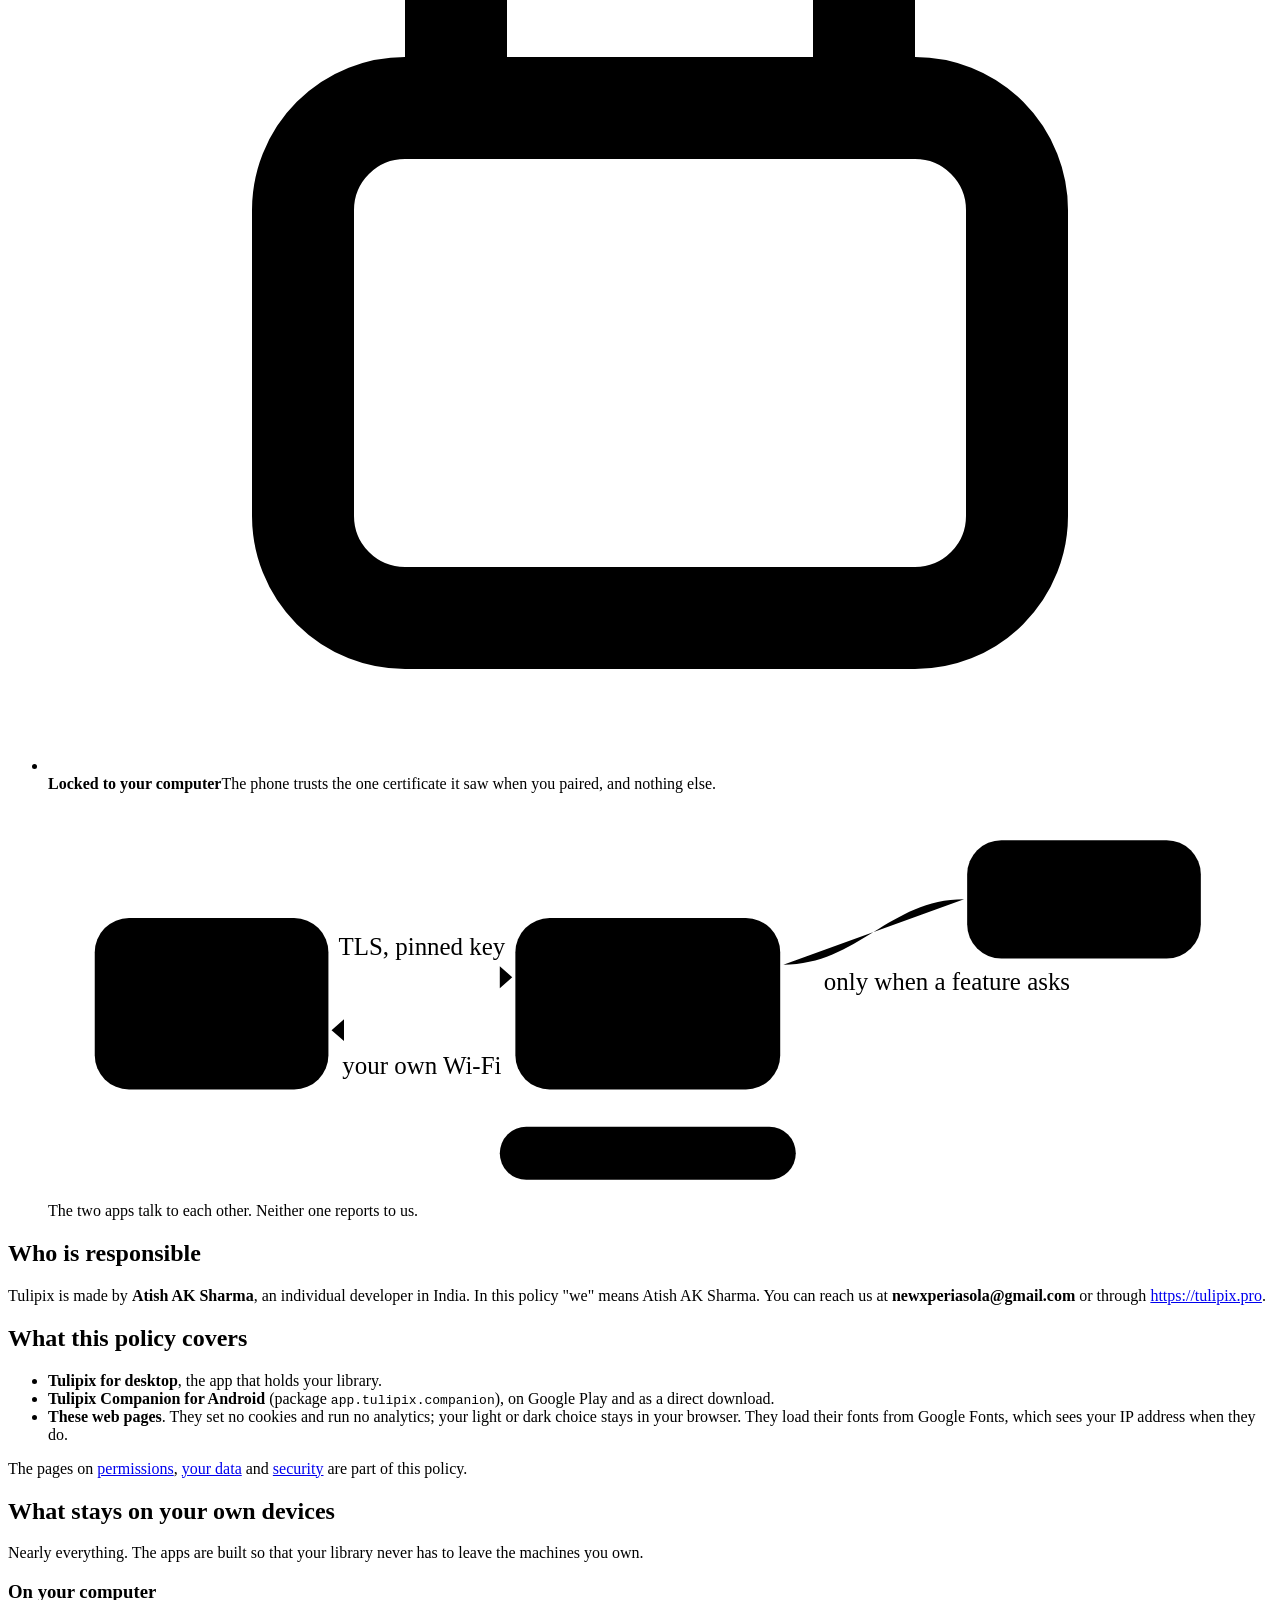
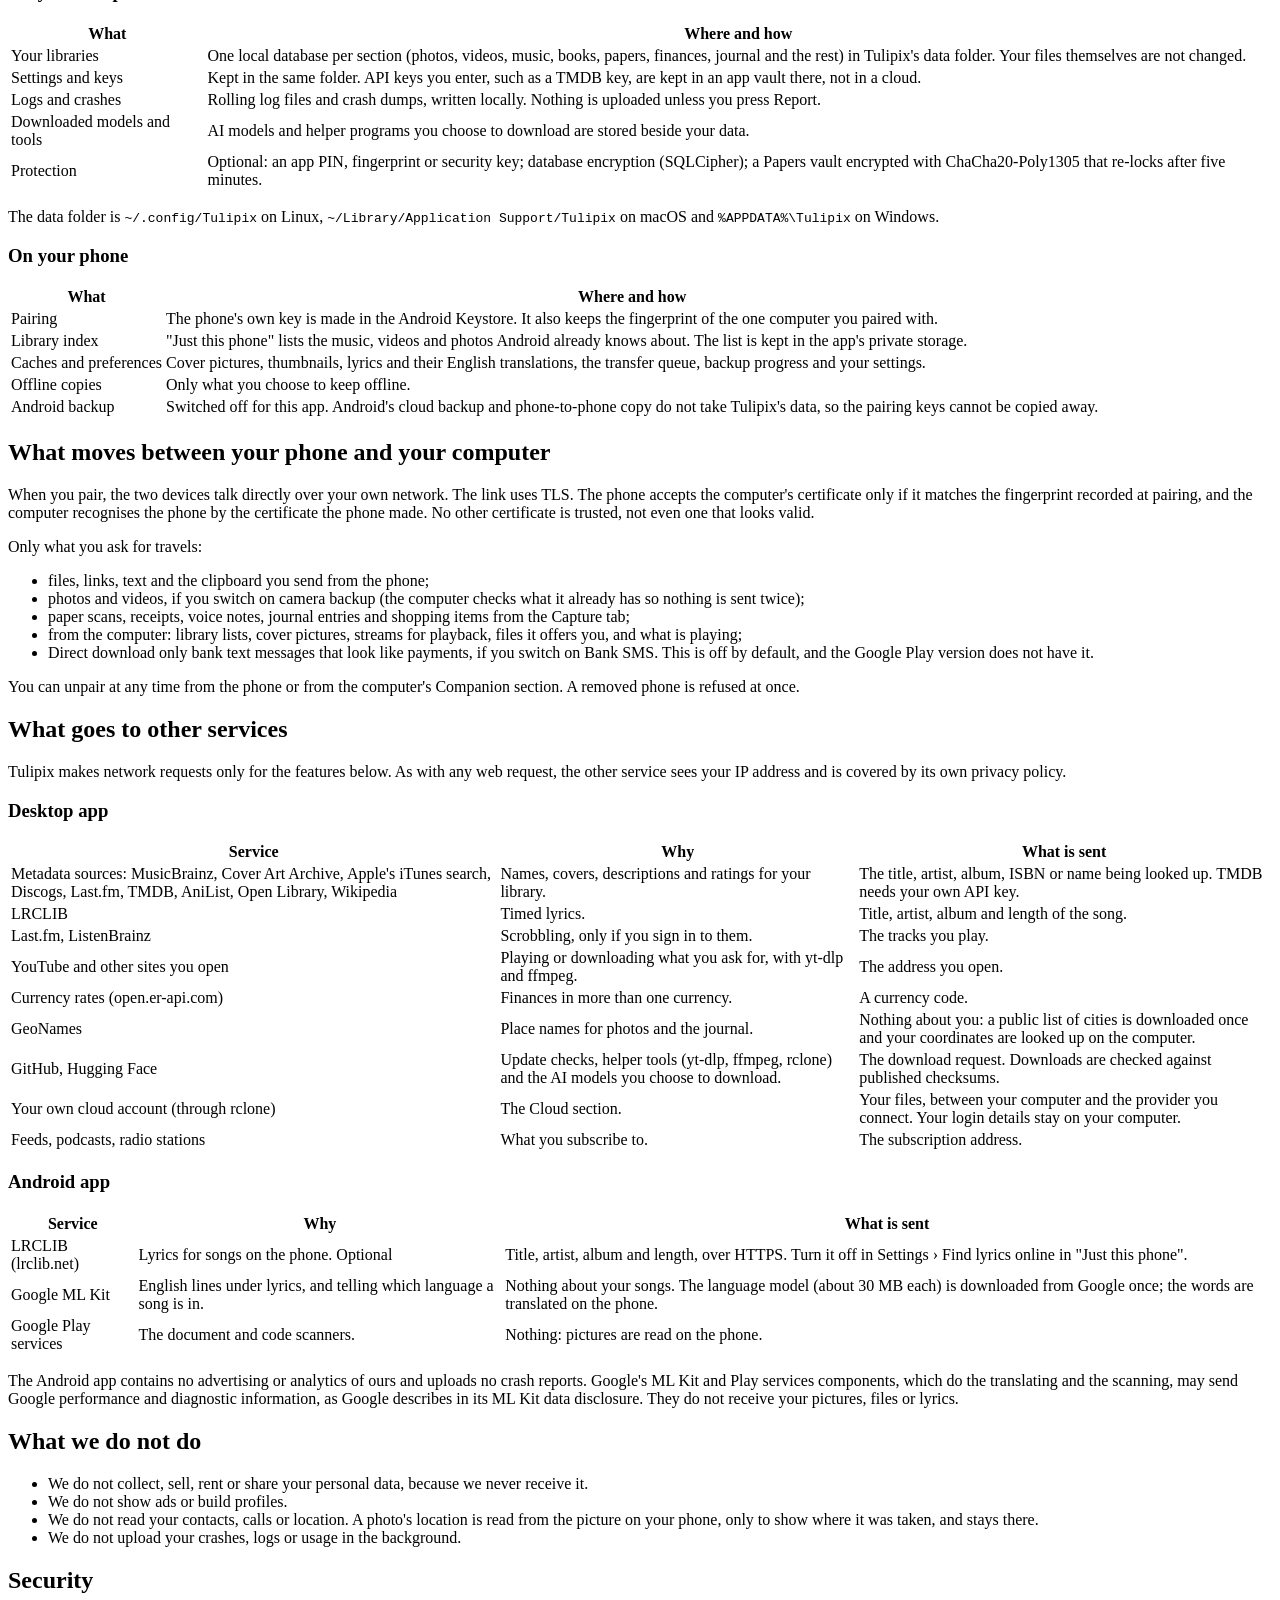
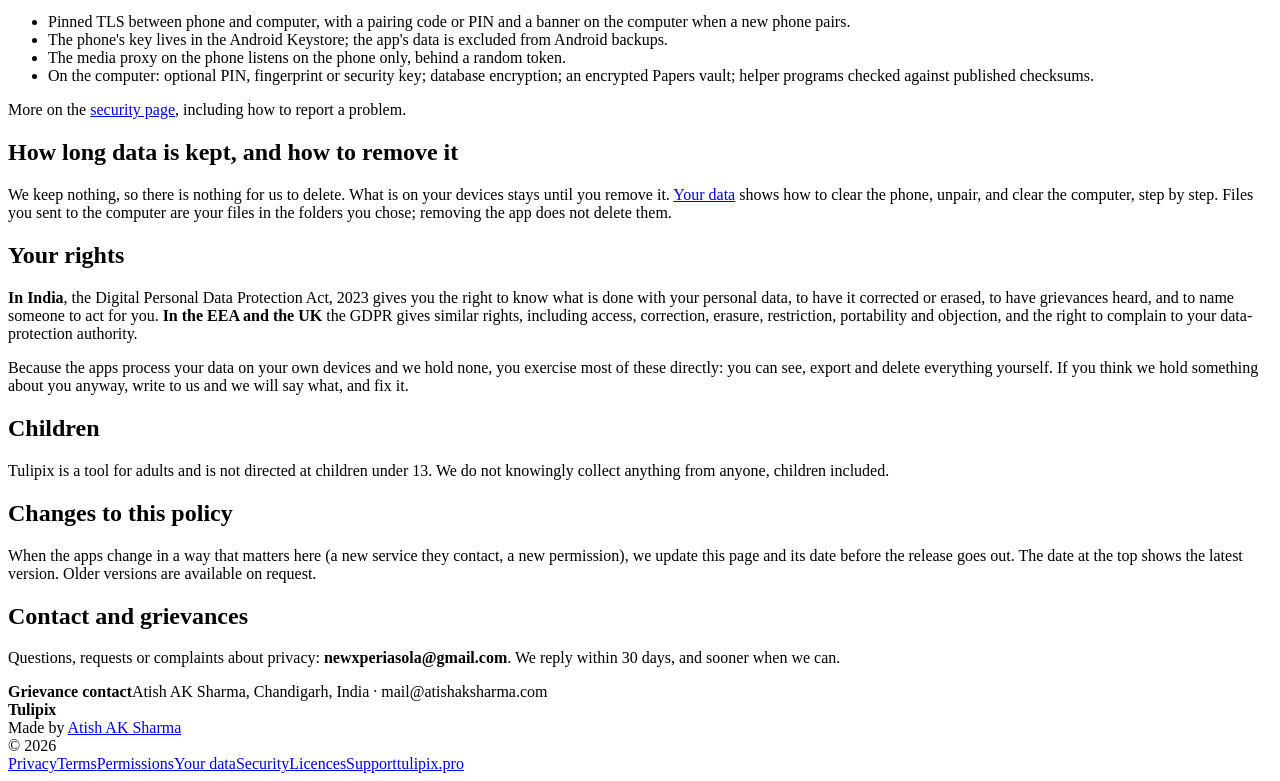
==== commit 50537227: "Update privacy.html" ====
--- a/privacy.html
+++ b/privacy.html
@@ -55,7 +55,7 @@
 </figure>
 
 <h2 id="who-is-responsible">Who is responsible</h2>
-<p>Tulipix is made by <strong>Atish AK Sharma</strong>, an individual developer in India. In this policy "we" means Atish AK Sharma. You can reach us at <strong><span class="todo">add email</span></strong> or through <a href="https://tulipix.pro">https://tulipix.pro</a>.</p>
+<p>Tulipix is made by <strong>Atish AK Sharma</strong>, an individual developer in India. In this policy "we" means Atish AK Sharma. You can reach us at <strong><span class="todo">newxperiasola@gmail.com</span></strong> or through <a href="https://tulipix.pro">https://tulipix.pro</a>.</p>
 
 <h2 id="what-this-policy-covers">What this policy covers</h2>
 <ul>
@@ -155,8 +155,8 @@
 <p>When the apps change in a way that matters here (a new service they contact, a new permission), we update this page and its date before the release goes out. The date at the top shows the latest version. Older versions are available on request.</p>
 
 <h2 id="contact-and-grievances">Contact and grievances</h2>
-<p>Questions, requests or complaints about privacy: <strong><span class="todo">add email</span></strong>. We reply within 30 days, and sooner when we can.</p>
-<div class="note"><b>Grievance contact</b>Atish AK Sharma, <span class="todo">add state country</span> · <span class="todo">add email</span></div>
+<p>Questions, requests or complaints about privacy: <strong><span class="todo">newxperiasola@gmail.com</span></strong>. We reply within 30 days, and sooner when we can.</p>
+<div class="note"><b>Grievance contact</b>Atish AK Sharma, <span class="todo">Chandigarh, India</span> · <span class="todo">mail@atishaksharma.com</span></div>
 
 
 </article>
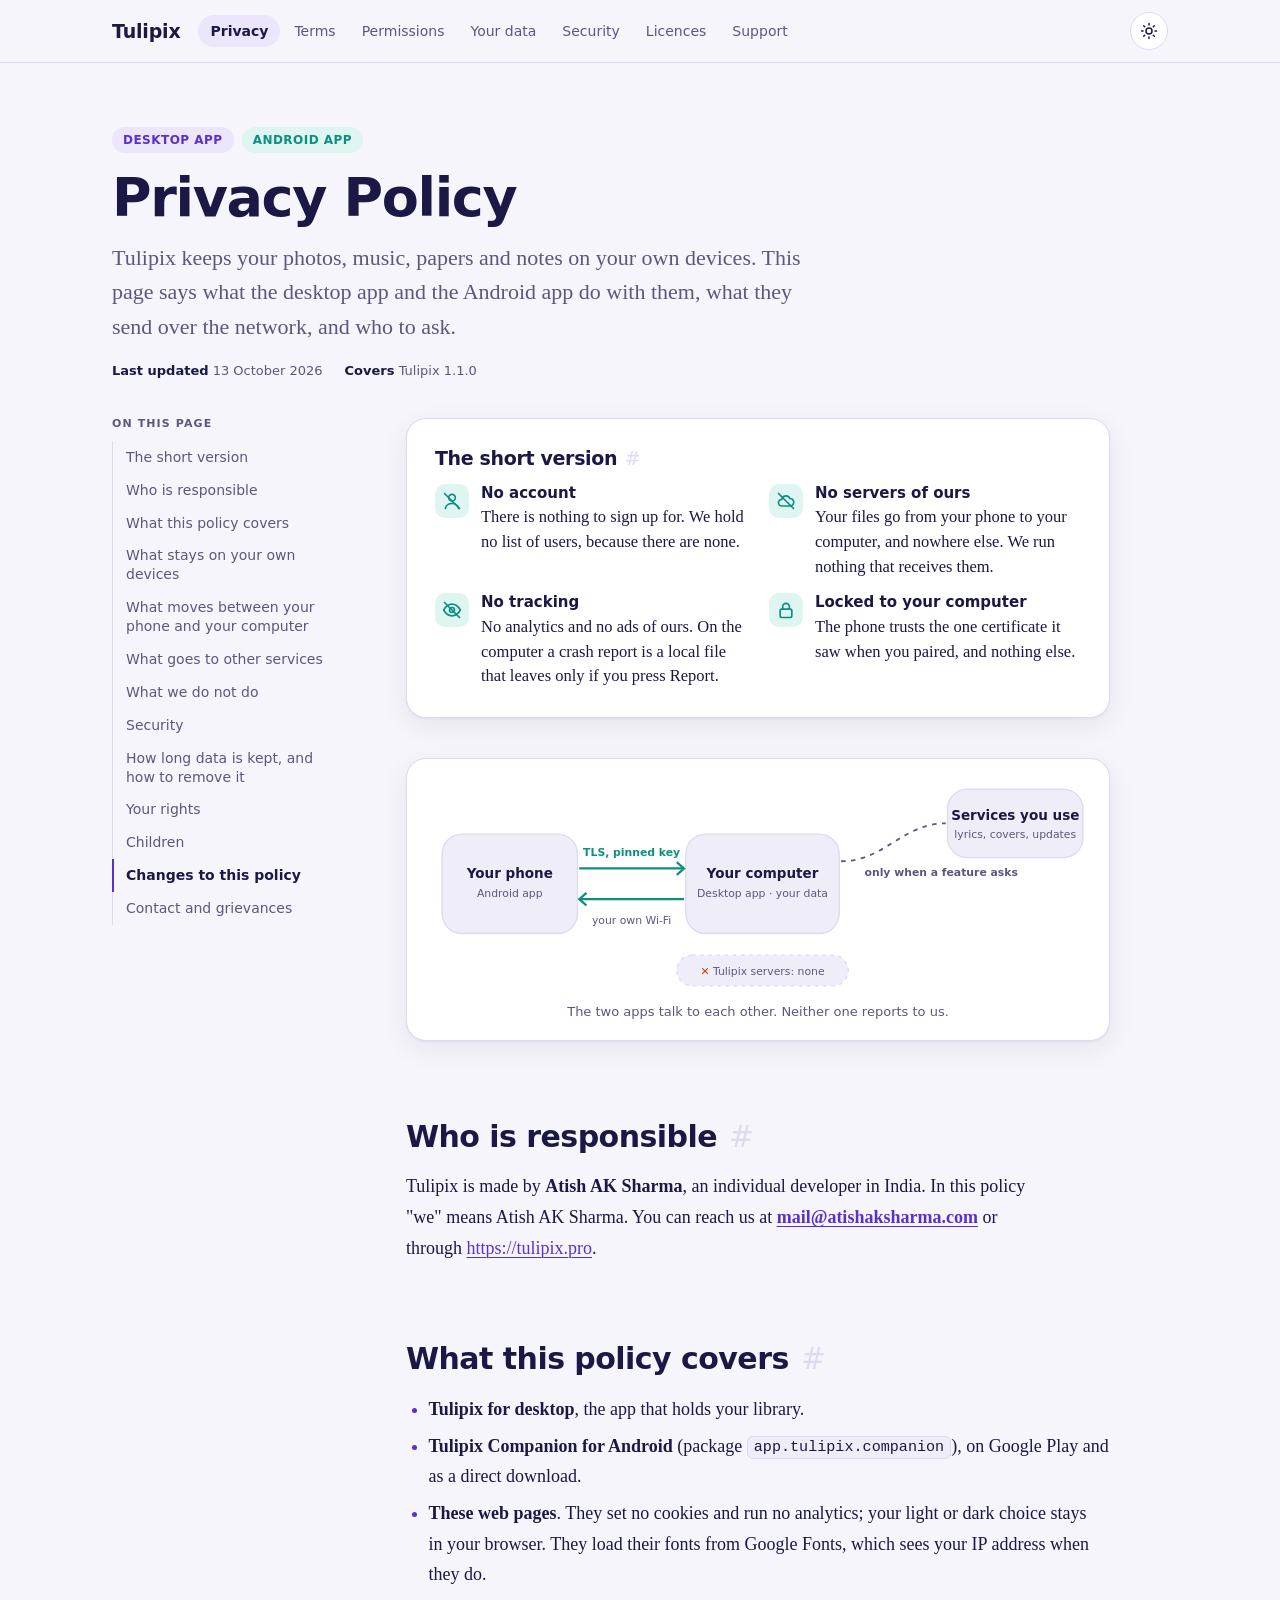
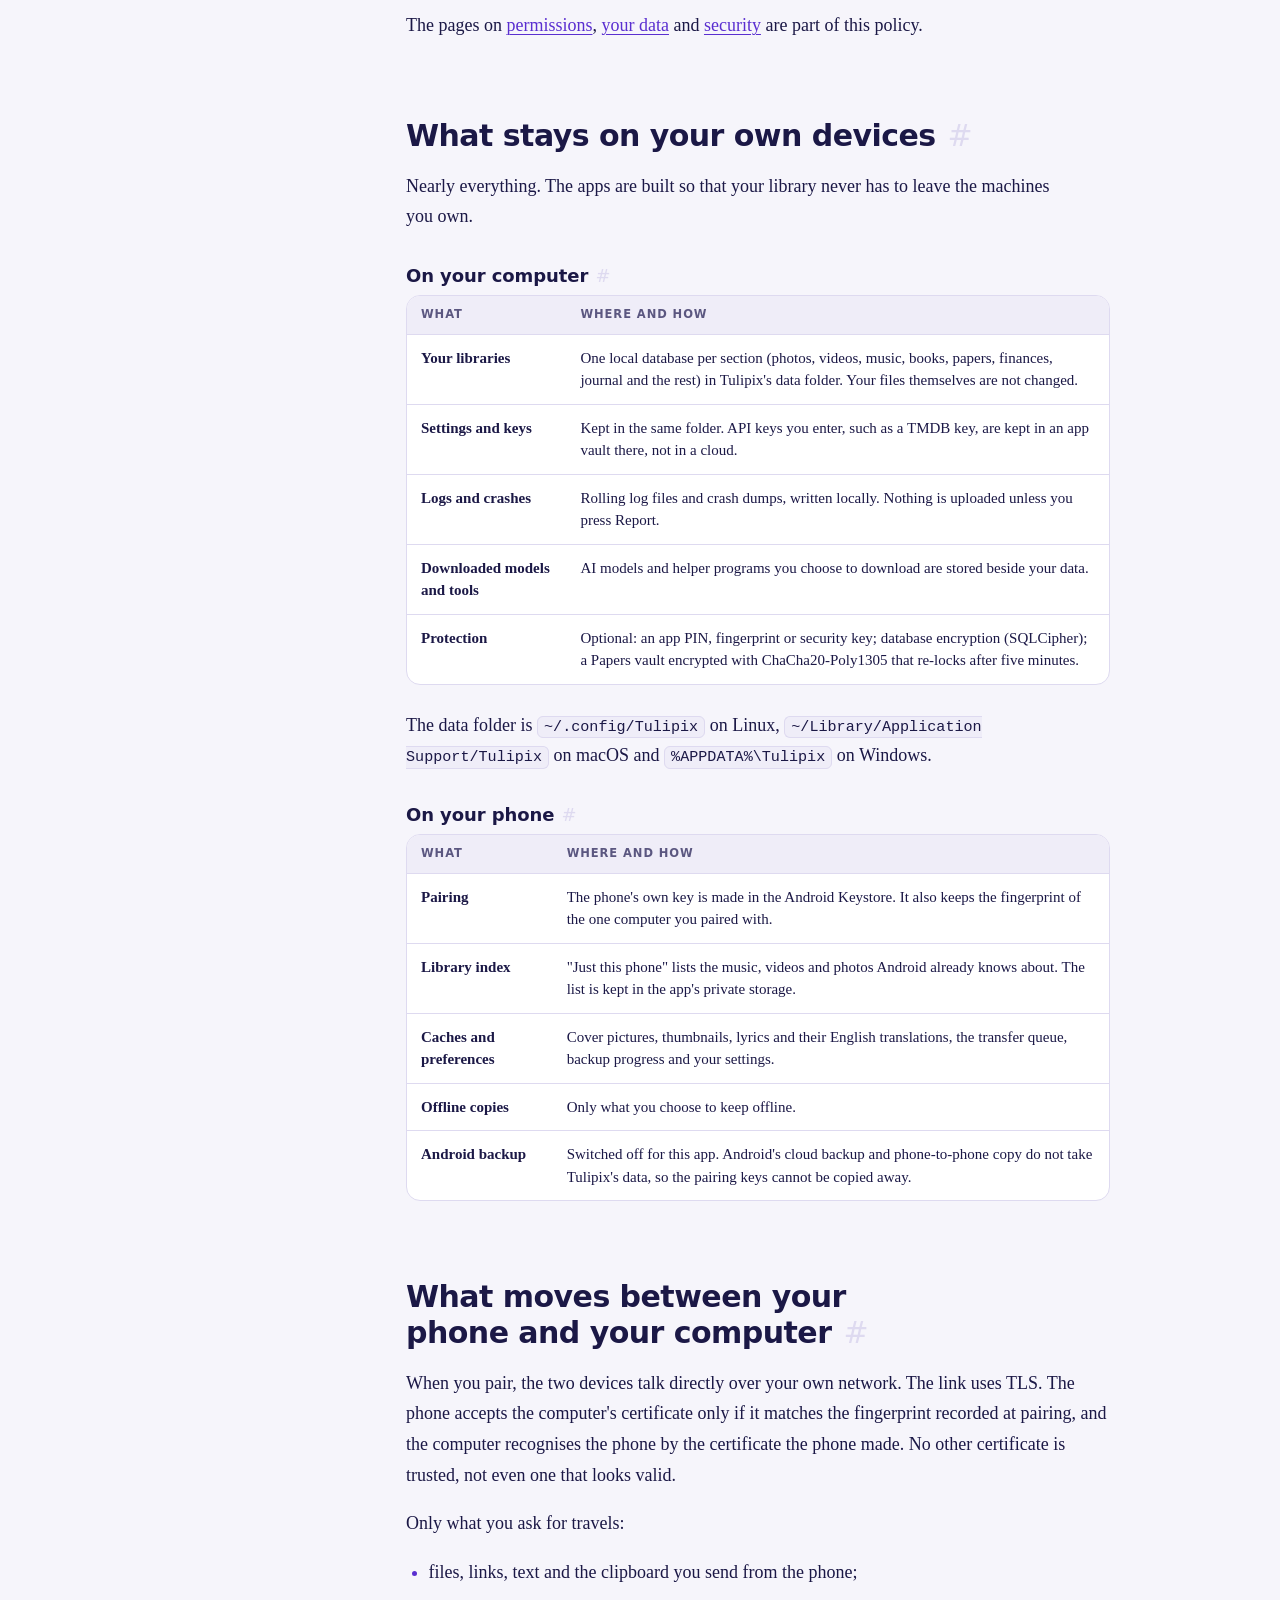
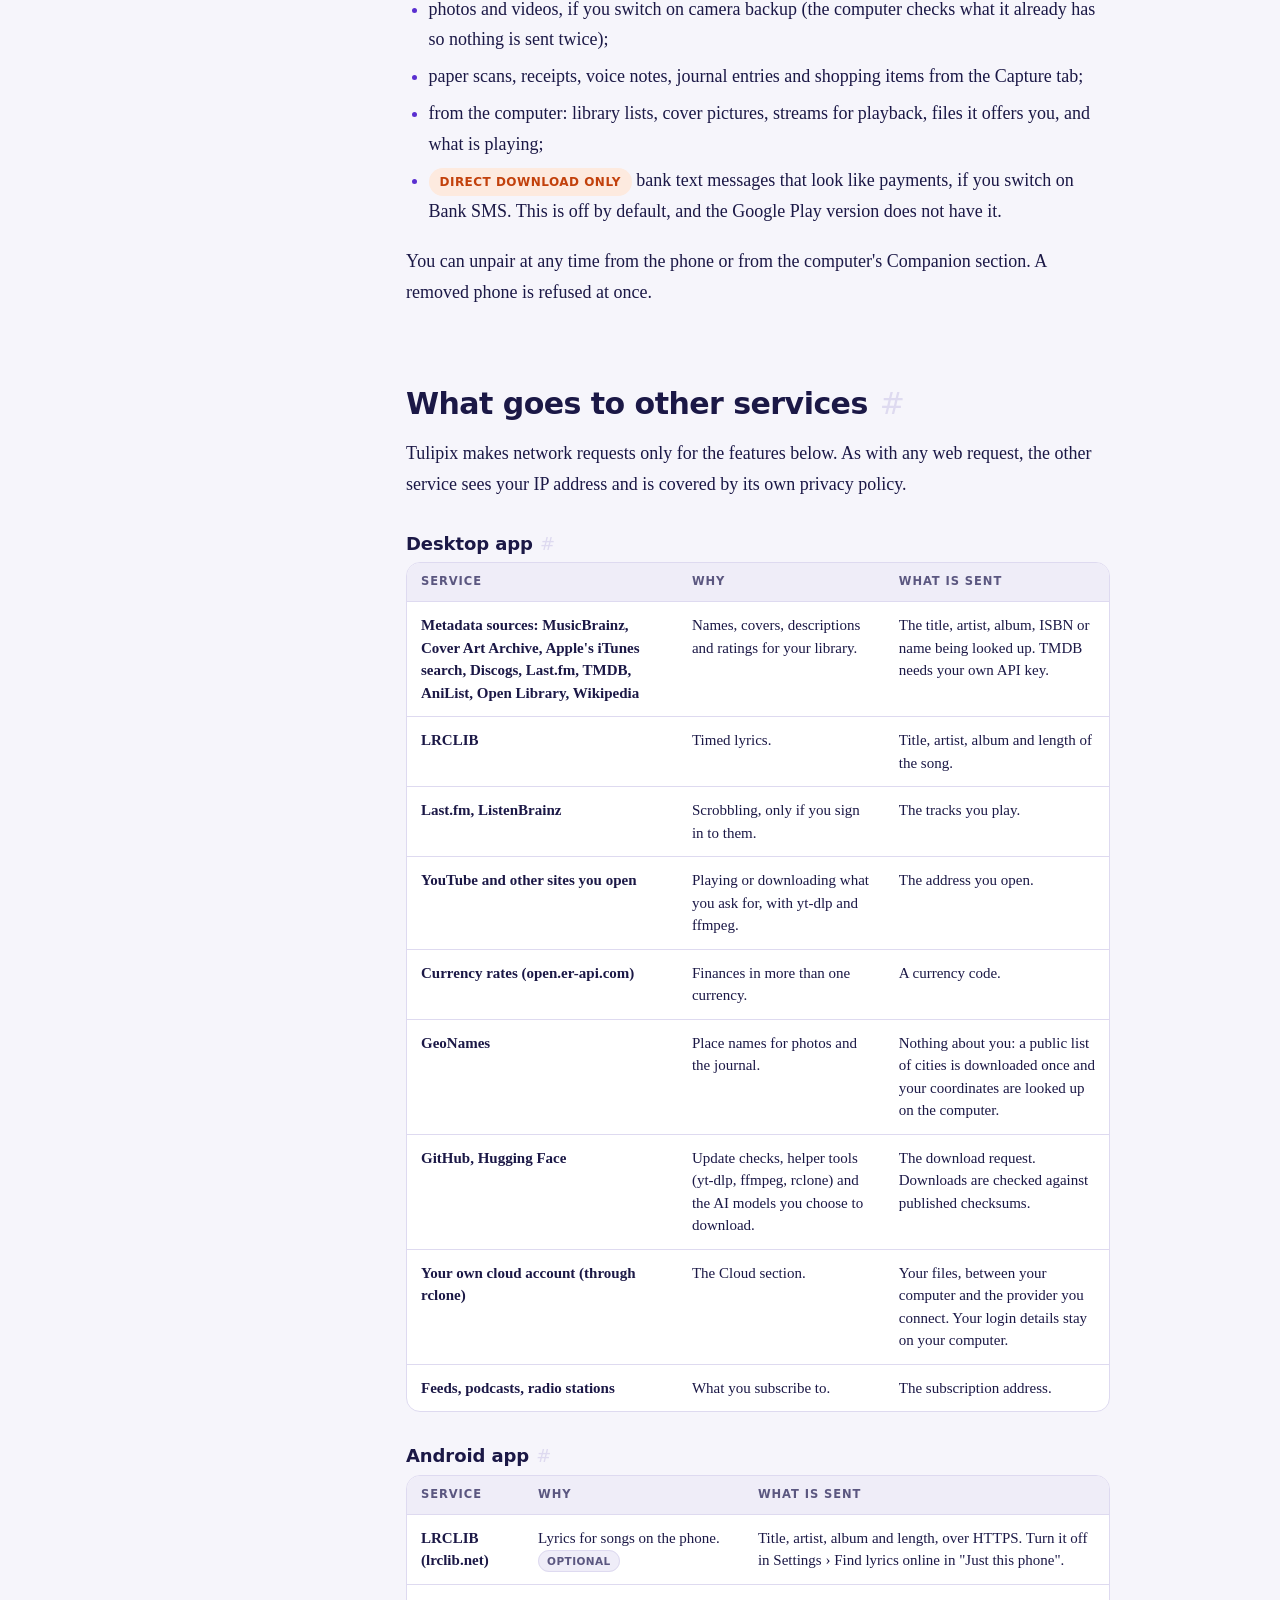
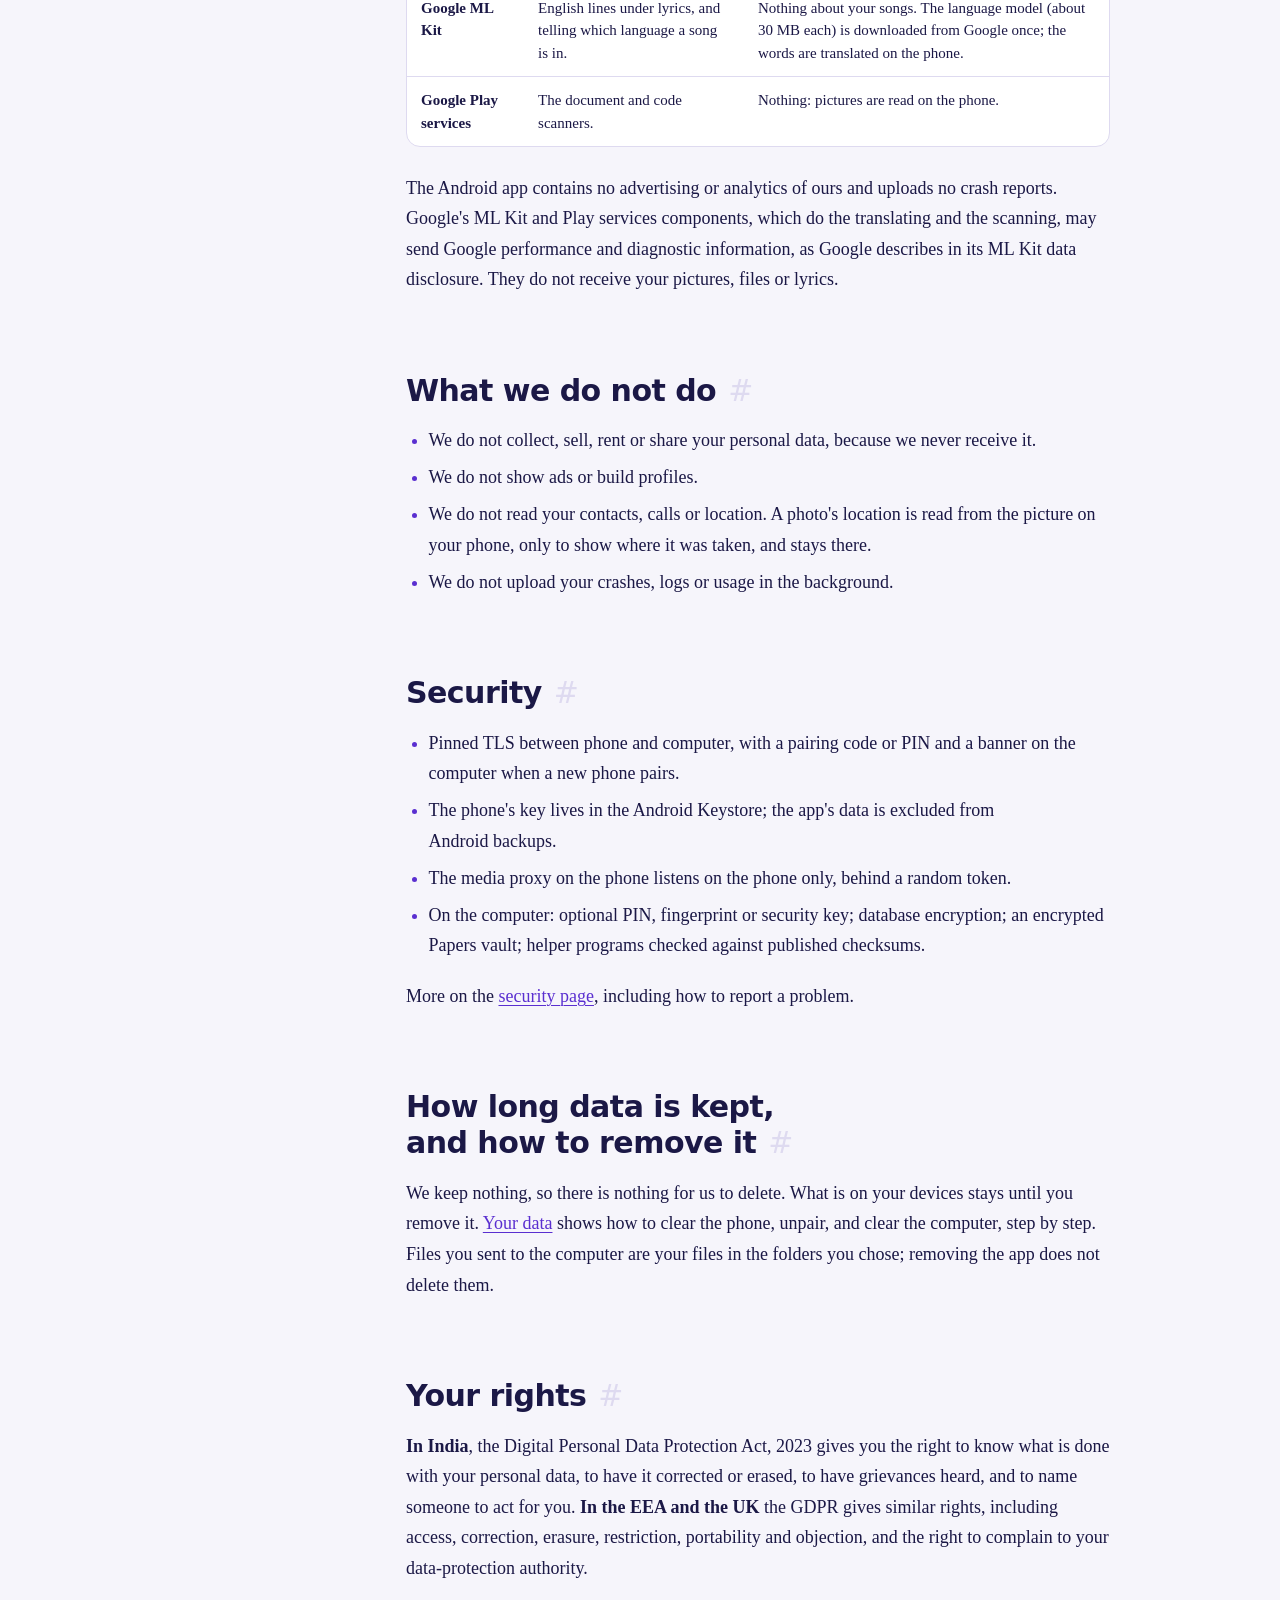
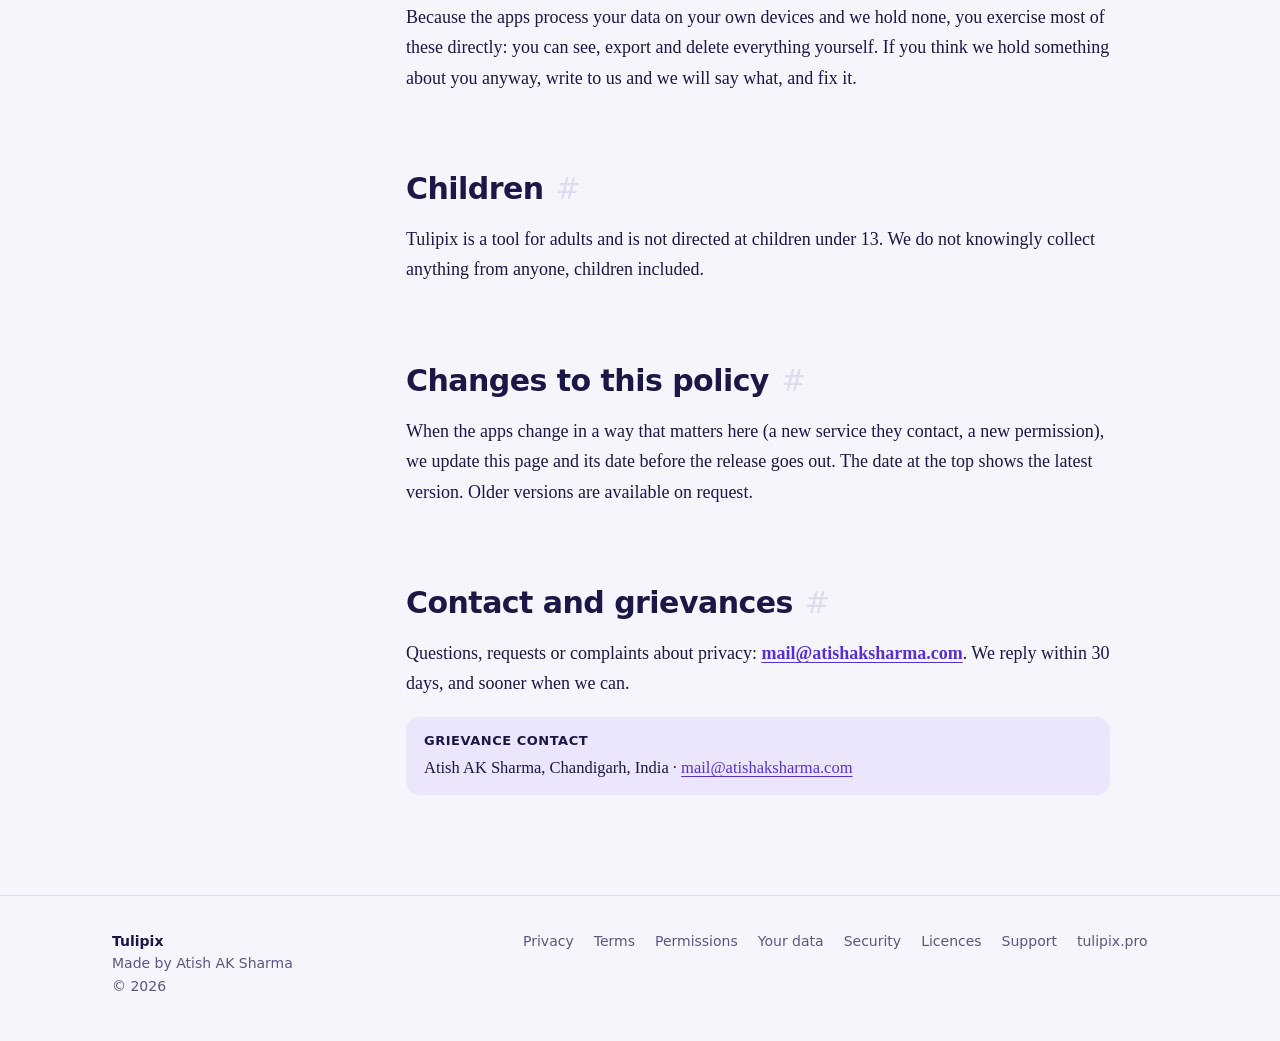
==== commit c0d7fe44: "Update print statement from 'Hello' to 'Goodbye'" ====
--- a/privacy.html
+++ b/privacy.html
@@ -1,170 +1,541 @@
 <!doctype html>
-<html lang="en-IN"><head>
-<meta charset="utf-8"><meta name="viewport" content="width=device-width,initial-scale=1">
+<html lang="en-IN">
+<head>
+<meta charset="utf-8">
+<meta name="viewport" content="width=device-width, initial-scale=1">
 <title>Privacy Policy · Tulipix</title>
 <meta name="description" content="Tulipix keeps your photos, music, papers and notes on your own devices. This page says what the desktop app and the Android app do with them, what they send over the network, and who to ask.">
 <link rel="canonical" href="https://tulipix.pro/privacy/">
-<meta property="og:title" content="Privacy Policy · Tulipix"><meta property="og:description" content="Tulipix keeps your photos, music, papers and notes on your own devices. This page says what the desktop app and the Android app do with them, what they send over the network, and who to ask.">
-<meta property="og:image" content="https://tulipix.pro/assets/logo-512.png"><meta property="og:type" content="website">
-<link rel="icon" href="../assets/favicon.png">
-<link rel="preconnect" href="https://fonts.googleapis.com"><link rel="preconnect" href="https://fonts.gstatic.com" crossorigin>
+<meta property="og:title" content="Privacy Policy · Tulipix">
+<meta property="og:description" content="Tulipix keeps your photos, music, papers and notes on your own devices. This page says what the desktop app and the Android app do with them, what they send over the network, and who to ask.">
+<meta property="og:image" content="./Main-logo.png">
+<meta property="og:type" content="website">
+
+<!-- Favicon -->
+<link rel="icon" type="image/png" href="./Main-logo.png">
+<link rel="apple-touch-icon" href="./Main-logo.png">
+
+<!-- Google Fonts -->
+<link rel="preconnect" href="https://fonts.googleapis.com">
+<link rel="preconnect" href="https://fonts.gstatic.com" crossorigin>
 <link rel="stylesheet" href="https://fonts.googleapis.com/css2?family=Sora:wght@400;500;600;700&family=Source+Serif+4:ital,opsz,wght@0,8..60,400;0,8..60,600;1,8..60,400&display=swap">
-<link rel="stylesheet" href="../assets/site.css">
-</head><body>
-<header class="site"><div class="wrap">
-<a class="brand" href="../trust/index.html"><img src="../assets/logo-128.png" alt="" width="34" height="34">Tulipix</a>
-<nav aria-label="Pages"><a href="../privacy/index.html" aria-current="page">Privacy</a><a href="../terms/index.html">Terms</a><a href="../permissions/index.html">Permissions</a><a href="../data-deletion/index.html">Your data</a><a href="../security/index.html">Security</a><a href="../licenses/index.html">Licences</a><a href="../support/index.html">Support</a></nav>
-<button class="theme" id="theme" type="button" aria-label="Switch light and dark"><svg width="18" height="18" viewBox="0 0 24 24" fill="none" stroke="currentColor" stroke-width="2" stroke-linecap="round" aria-hidden="true"><circle cx="12" cy="12" r="4"/><path d="M12 2v2M12 20v2M4.9 4.9l1.4 1.4M17.7 17.7l1.4 1.4M2 12h2M20 12h2M4.9 19.1l1.4-1.4M17.7 6.3l1.4-1.4"/></svg></button>
-</div></header>
+
+<style>
+/* Embedded site.css styles */
+:root{
+  --paper:#f6f5fb; --card:#ffffff; --card2:#efedf8; --ink:#1b1846; --muted:#5b5780; --line:#dedaf0;
+  --accent:#5a2fd0; --accent-ink:#ffffff; --teal:#0b8f80; --teal-bg:#dff5f1; --warm:#c2410c; --warm-bg:#fdeadf; --violet-bg:#ebe6fb;
+  --shadow:0 1px 2px rgba(27,24,70,.06),0 8px 28px rgba(27,24,70,.07);
+  --display:"Sora",ui-sans-serif,system-ui,-apple-system,"Segoe UI",Roboto,sans-serif;
+  --body:"Source Serif 4",Charter,"Iowan Old Style",Georgia,serif;
+  --mono:ui-monospace,SFMono-Regular,Menlo,Consolas,monospace;
+  color-scheme:light;
+}
+@media (prefers-color-scheme:dark){
+  :root:not([data-theme="light"]){
+    --paper:#0c0b22; --card:#141339; --card2:#1b1a47; --ink:#ece9ff; --muted:#a9a5d2; --line:#2b2961;
+    --accent:#b9a2ff; --accent-ink:#17123a; --teal:#4fd9c6; --teal-bg:#10332f; --warm:#ff9d6c; --warm-bg:#3a2217; --violet-bg:#241f55;
+    --shadow:0 1px 2px rgba(0,0,0,.4),0 10px 30px rgba(0,0,0,.35); color-scheme:dark;
+  }
+}
+:root[data-theme="dark"]{
+  --paper:#0c0b22; --card:#141339; --card2:#1b1a47; --ink:#ece9ff; --muted:#a9a5d2; --line:#2b2961;
+  --accent:#b9a2ff; --accent-ink:#17123a; --teal:#4fd9c6; --teal-bg:#10332f; --warm:#ff9d6c; --warm-bg:#3a2217; --violet-bg:#241f55;
+  --shadow:0 1px 2px rgba(0,0,0,.4),0 10px 30px rgba(0,0,0,.35); color-scheme:dark;
+}
+:root[data-theme="light"]{
+  --paper:#f6f5fb; --card:#ffffff; --card2:#efedf8; --ink:#1b1846; --muted:#5b5780; --line:#dedaf0;
+  --accent:#5a2fd0; --accent-ink:#ffffff; --teal:#0b8f80; --teal-bg:#dff5f1; --warm:#c2410c; --warm-bg:#fdeadf; --violet-bg:#ebe6fb;
+  --shadow:0 1px 2px rgba(27,24,70,.06),0 8px 28px rgba(27,24,70,.07); color-scheme:light;
+}
+
+*{box-sizing:border-box}
+html{scroll-behavior:smooth;scroll-padding-top:84px}
+@media (prefers-reduced-motion:reduce){
+  html{scroll-behavior:auto}
+  *{animation:none!important;transition:none!important}
+}
+body{
+  margin:0;background:var(--paper);color:var(--ink);
+  font:18px/1.7 var(--body);
+  -webkit-font-smoothing:antialiased;
+  text-rendering:optimizeLegibility;
+}
+a{color:var(--accent);text-underline-offset:3px;text-decoration-thickness:1px}
+a:hover{text-decoration-thickness:2px}
+:focus-visible{outline:3px solid var(--accent);outline-offset:3px;border-radius:4px}
+img{max-width:100%}
+.wrap{max-width:1120px;margin:0 auto;padding-inline:clamp(16px,4vw,32px)}
+
+/* header */
+.site{
+  position:sticky;top:0;z-index:20;
+  background:color-mix(in srgb,var(--paper) 86%,transparent);
+  backdrop-filter:saturate(1.4) blur(14px);
+  -webkit-backdrop-filter:saturate(1.4) blur(14px);
+  border-bottom:1px solid var(--line);
+}
+.site .wrap{display:flex;align-items:center;gap:18px;min-height:62px}
+.brand{
+  display:flex;align-items:center;gap:10px;color:var(--ink);
+  text-decoration:none;font:700 19px/1 var(--display);
+  letter-spacing:-.01em;flex:none;
+}
+.brand img{width:34px;height:34px;border-radius:6px;object-fit:contain;display:block}
+.site nav{display:flex;gap:2px;overflow-x:auto;min-width:0;flex:1;scrollbar-width:none}
+.site nav::-webkit-scrollbar{display:none}
+.site nav a{
+  flex:none;color:var(--muted);text-decoration:none;
+  font:500 14px/1 var(--display);padding:9px 12px;border-radius:99px;
+  transition:background .15s ease,color .15s ease;
+}
+.site nav a:hover{color:var(--ink);background:var(--card2)}
+.site nav a[aria-current=page]{color:var(--ink);background:var(--violet-bg);font-weight:600}
+.theme{
+  flex:none;border:1px solid var(--line);background:var(--card);
+  color:var(--ink);width:38px;height:38px;border-radius:50%;cursor:pointer;
+  display:grid;place-items:center;transition:background .15s,transform .1s;
+}
+.theme:hover{background:var(--card2)}
+.theme:active{transform:scale(0.95)}
+
+/* title block */
+.title{padding-block:clamp(34px,6vw,64px) 18px}
+.eyebrow{display:flex;flex-wrap:wrap;gap:8px;margin:0 0 16px}
+.tag{
+  font:600 12px/1 var(--display);letter-spacing:.04em;text-transform:uppercase;
+  padding:6px 10px;border-radius:99px;background:var(--card2);
+  color:var(--muted);border:1px solid var(--line);
+}
+.tag.desktop{background:var(--violet-bg);color:var(--accent);border-color:transparent}
+.tag.android{background:var(--teal-bg);color:var(--teal);border-color:transparent}
+.tag.direct{background:var(--warm-bg);color:var(--warm);border-color:transparent}
+h1{font:700 clamp(32px,5.4vw,54px)/1.08 var(--display);letter-spacing:-.025em;margin:0 0 14px;text-wrap:balance}
+.lead{font-size:clamp(19px,2.2vw,22px);line-height:1.55;color:var(--muted);max-width:44rem;margin:0 0 18px;text-wrap:pretty}
+.meta{display:flex;flex-wrap:wrap;gap:6px 22px;font:500 13px/1.4 var(--display);color:var(--muted);margin:0}
+.meta b{color:var(--ink);font-weight:600}
+
+/* page grid */
+.page{display:grid;grid-template-columns:230px minmax(0,1fr);gap:clamp(24px,5vw,64px);padding-block:20px 80px;align-items:start}
+.toc{position:sticky;top:84px;font:500 14px/1.35 var(--display);max-height:calc(100vh - 100px);overflow:auto}
+.toc h2{font:600 11px/1 var(--display);letter-spacing:.1em;text-transform:uppercase;color:var(--muted);margin:0 0 12px}
+.toc ol{list-style:none;margin:0;padding:0;border-left:1px solid var(--line)}
+.toc a{display:block;padding:7px 12px;margin-left:-1px;border-left:2px solid transparent;color:var(--muted);text-decoration:none}
+.toc a:hover{color:var(--ink)}
+.toc a.on{color:var(--ink);border-left-color:var(--accent);font-weight:600}
+@media (max-width:860px){
+  .page{grid-template-columns:minmax(0,1fr)}
+  .toc{position:static;max-height:none;background:var(--card);border:1px solid var(--line);border-radius:14px;padding:14px 16px;margin-bottom:24px}
+  .toc ol{border:0;columns:2}
+  .toc a{padding:5px 0;border:0;margin:0}
+}
+@media (max-width:520px){.toc ol{columns:1}}
+
+/* reading column */
+article{min-width:0;max-width:44rem}
+article h2{font:700 clamp(24px,3vw,30px)/1.2 var(--display);letter-spacing:-.018em;margin:2.6em 0 .55em;text-wrap:balance}
+article h2:first-child{margin-top:0}
+article h3{font:650 18px/1.3 var(--display);letter-spacing:-.005em;margin:1.8em 0 .4em}
+article p,article li{text-wrap:pretty}
+article p{margin:0 0 1em}
+article ul,article ol{padding-left:1.25em;margin:0 0 1.1em}
+article li{margin:.35em 0}
+article li::marker{color:var(--accent)}
+article strong{font-weight:650}
+article code{font:500 .84em var(--mono);background:var(--card2);border:1px solid var(--line);border-radius:6px;padding:.08em .4em;overflow-wrap:anywhere}
+article hr{border:0;border-top:1px solid var(--line);margin:2.4em 0}
+.hash{color:var(--line);text-decoration:none;margin-left:.4em;font-weight:400}
+h2:hover .hash,h3:hover .hash{color:var(--accent)}
+
+/* the short version */
+.short{background:var(--card);border:1px solid var(--line);border-radius:20px;padding:clamp(18px,3vw,28px);margin:0 0 2.2em;box-shadow:var(--shadow)}
+.short h2{margin:0 0 14px!important;font-size:19px!important}
+.short ul{list-style:none;padding:0;margin:0;display:grid;grid-template-columns:repeat(2,minmax(0,1fr));gap:14px 22px}
+@media (max-width:620px){.short ul{grid-template-columns:1fr}}
+.short li{display:grid;grid-template-columns:34px 1fr;gap:12px;margin:0;font-size:16.5px;line-height:1.5}
+.short li svg{width:34px;height:34px;padding:7px;border-radius:10px;background:var(--teal-bg);color:var(--teal);flex-shrink:0}
+.short li b{display:block;font:650 15px/1.3 var(--display);margin-bottom:2px}
+
+/* diagram */
+figure.map{margin:0 0 2.4em;background:var(--card);border:1px solid var(--line);border-radius:20px;padding:12px 8px 6px;box-shadow:var(--shadow)}
+figure.map svg{display:block;width:100%;height:auto}
+figure.map figcaption{font:500 13px/1.5 var(--display);color:var(--muted);padding:6px 14px 12px;text-align:center}
+.m-box{fill:var(--card2);stroke:var(--line);stroke-width:1.5}
+.m-t{fill:var(--ink);font:600 15px var(--display)}
+.m-s{fill:var(--muted);font:500 12px var(--display)}
+.m-ok{stroke:var(--teal);stroke-width:2.5;fill:none}
+.m-dash{stroke:var(--muted);stroke-width:2;stroke-dasharray:5 6;fill:none}
+.m-no{stroke:var(--warm);stroke-width:2.5;fill:none}
+.m-lbl{fill:var(--teal);font:600 12px var(--display)}
+.m-lbl2{fill:var(--muted);font:600 12px var(--display)}
+.m-lbl3{fill:var(--warm);font:600 12px var(--display)}
+
+/* tables */
+.tablewrap{overflow-x:auto;margin:0 0 1.4em;border:1px solid var(--line);border-radius:14px;background:var(--card)}
+table{border-collapse:collapse;width:100%;min-width:560px;font:15px/1.5 var(--body)}
+th,td{padding:12px 14px;text-align:left;vertical-align:top;border-bottom:1px solid var(--line)}
+tr:last-child td{border-bottom:0}
+th{font:600 11.5px/1.2 var(--display);letter-spacing:.08em;text-transform:uppercase;color:var(--muted);background:var(--card2)}
+td:first-child{font-weight:600}
+td .tag{margin:2px 4px 2px 0;font-size:10.5px;padding:4px 8px}
+
+/* callouts */
+.note,.warn,.good{border-radius:14px;padding:14px 18px;margin:0 0 1.2em;font-size:16.5px;line-height:1.6}
+.note{background:var(--violet-bg)}
+.good{background:var(--teal-bg)}
+.warn{background:var(--warm-bg)}
+.note>:last-child,.warn>:last-child,.good>:last-child{margin-bottom:0}
+.note b:first-child,.warn b:first-child,.good b:first-child{font-family:var(--display);font-size:13px;letter-spacing:.04em;text-transform:uppercase;display:block;margin-bottom:3px}
+
+/* footer */
+footer.site-foot{border-top:1px solid var(--line);padding-block:34px 44px;font:14px/1.6 var(--display);color:var(--muted)}
+footer.site-foot .wrap{display:grid;grid-template-columns:minmax(0,1.2fr) minmax(0,2fr);gap:24px}
+@media (max-width:700px){footer.site-foot .wrap{grid-template-columns:1fr}}
+footer.site-foot .links{display:flex;flex-wrap:wrap;gap:6px 20px}
+footer.site-foot a{color:var(--muted);text-decoration:none}
+footer.site-foot a:hover{color:var(--ink);text-decoration:underline}
+footer.site-foot b{color:var(--ink)}
+
+/* mobile table cards */
+@media (max-width:640px){
+  .tablewrap{border:0;background:none;overflow:visible}
+  table{min-width:0;display:block}
+  thead{display:none}
+  tbody,tr{display:block}
+  tr{background:var(--card);border:1px solid var(--line);border-radius:14px;padding:6px 14px 10px;margin:0 0 10px}
+  td{display:block;border:0;padding:6px 0}
+  td:first-child{padding-top:10px;font-size:16.5px}
+  td[data-label]:not([data-label=""]):not(:first-child)::before{content:attr(data-label);display:block;font:600 10.5px/1.2 var(--display);letter-spacing:.08em;text-transform:uppercase;color:var(--muted);margin-bottom:2px}
+}
+</style>
+</head>
+
+<body>
+<header class="site">
+  <div class="wrap">
+    <a class="brand" href="./index.html">
+      <img src="./Main-logo.png" alt="Tulipix Logo" width="34" height="34" onerror="this.style.display='none'">
+      Tulipix
+    </a>
+    <nav aria-label="Pages">
+      <a href="./privacy.html" aria-current="page">Privacy</a>
+      <a href="./terms.html">Terms</a>
+      <a href="./permissions.html">Permissions</a>
+      <a href="./data-deletion.html">Your data</a>
+      <a href="./security.html">Security</a>
+      <a href="./licenses.html">Licences</a>
+      <a href="./support.html">Support</a>
+    </nav>
+    <button class="theme" id="theme" type="button" aria-label="Switch light and dark">
+      <svg width="18" height="18" viewBox="0 0 24 24" fill="none" stroke="currentColor" stroke-width="2" stroke-linecap="round" aria-hidden="true">
+        <circle cx="12" cy="12" r="4"/>
+        <path d="M12 2v2M12 20v2M4.9 4.9l1.4 1.4M17.7 17.7l1.4 1.4M2 12h2M20 12h2M4.9 19.1l1.4-1.4M17.7 6.3l1.4-1.4"/>
+      </svg>
+    </button>
+  </div>
+</header>
+
 <main>
 <div class="wrap title">
-<div class="eyebrow"><span class="tag desktop">Desktop app</span><span class="tag android">Android app</span></div>
-<h1>Privacy Policy</h1>
-<p class="lead">Tulipix keeps your photos, music, papers and notes on your own devices. This page says what the desktop app and the Android app do with them, what they send over the network, and who to ask.</p>
-<p class="meta"><span><b>Last updated</b> 13 October 2026</span><span><b>Covers</b> Tulipix 1.1.0</span></p>
+  <div class="eyebrow">
+    <span class="tag desktop">Desktop app</span>
+    <span class="tag android">Android app</span>
+  </div>
+  <h1>Privacy Policy</h1>
+  <p class="lead">Tulipix keeps your photos, music, papers and notes on your own devices. This page says what the desktop app and the Android app do with them, what they send over the network, and who to ask.</p>
+  <p class="meta">
+    <span><b>Last updated</b> 13 October 2026</span>
+    <span><b>Covers</b> Tulipix 1.1.0</span>
+  </p>
 </div>
+
 <div class="wrap page">
-<aside class="toc" aria-label="On this page"><h2>On this page</h2><ol><li><a href="#the-short-version">The short version</a></li><li><a href="#who-is-responsible">Who is responsible</a></li><li><a href="#what-this-policy-covers">What this policy covers</a></li><li><a href="#what-stays-on-your-own-devices">What stays on your own devices</a></li><li><a href="#what-moves-between-your-phone-and-your-computer">What moves between your phone and your computer</a></li><li><a href="#what-goes-to-other-services">What goes to other services</a></li><li><a href="#what-we-do-not-do">What we do not do</a></li><li><a href="#security">Security</a></li><li><a href="#how-long-data-is-kept-and-how-to-remove-it">How long data is kept, and how to remove it</a></li><li><a href="#your-rights">Your rights</a></li><li><a href="#children">Children</a></li><li><a href="#changes-to-this-policy">Changes to this policy</a></li><li><a href="#contact-and-grievances">Contact and grievances</a></li></ol></aside>
-<article>
-<section class="short">
-<h2 id="the-short-version">The short version</h2>
-<ul>
-<li><svg viewBox="0 0 24 24" fill="none" stroke="currentColor" stroke-width="2" stroke-linecap="round" stroke-linejoin="round" aria-hidden="true"><circle cx="12" cy="8" r="4"/><path d="M4 21c1-4 4-6 8-6s7 2 8 6"/><path d="M3 3l18 18" /></svg><span><b>No account</b>There is nothing to sign up for. We hold no list of users, because there are none.</span></li>
-<li><svg viewBox="0 0 24 24" fill="none" stroke="currentColor" stroke-width="2" stroke-linecap="round" stroke-linejoin="round" aria-hidden="true"><path d="M7 18a4 4 0 010-8 5 5 0 019.6-1A4 4 0 0117 18z"/><path d="M3 3l18 18"/></svg><span><b>No servers of ours</b>Your files go from your phone to your computer, and nowhere else. We run nothing that receives them.</span></li>
-<li><svg viewBox="0 0 24 24" fill="none" stroke="currentColor" stroke-width="2" stroke-linecap="round" stroke-linejoin="round" aria-hidden="true"><path d="M2 12s4-7 10-7 10 7 10 7-4 7-10 7S2 12 2 12z"/><circle cx="12" cy="12" r="3"/><path d="M3 3l18 18"/></svg><span><b>No tracking</b>No analytics and no ads of ours. On the computer a crash report is a local file that leaves only if you press Report.</span></li>
-<li><svg viewBox="0 0 24 24" fill="none" stroke="currentColor" stroke-width="2" stroke-linecap="round" stroke-linejoin="round" aria-hidden="true"><rect x="5" y="11" width="14" height="10" rx="2"/><path d="M8 11V8a4 4 0 018 0v3"/></svg><span><b>Locked to your computer</b>The phone trusts the one certificate it saw when you paired, and nothing else.</span></li>
-</ul>
-</section>
-
-<figure class="map">
-<svg viewBox="0 0 760 250" role="img" aria-labelledby="mapt mapd">
-<title id="mapt">Where your data goes</title>
-<desc id="mapd">Your phone and your computer exchange files over your own network. The computer talks to outside services only when a feature needs it. Tulipix has no server in the middle.</desc>
-<rect class="m-box" x="30" y="70" width="150" height="110" rx="22"/>
-<text class="m-t" x="105" y="118" text-anchor="middle">Your phone</text><text class="m-s" x="105" y="140" text-anchor="middle">Android app</text>
-<rect class="m-box" x="300" y="70" width="170" height="110" rx="22"/>
-<text class="m-t" x="385" y="118" text-anchor="middle">Your computer</text><text class="m-s" x="385" y="140" text-anchor="middle">Desktop app · your data</text>
-<rect class="m-box" x="590" y="20" width="150" height="76" rx="22"/>
-<text class="m-t" x="665" y="54" text-anchor="middle">Services you use</text><text class="m-s" x="665" y="74" text-anchor="middle">lyrics, covers, updates</text>
-<path class="m-ok" d="M182 108 H298 M182 142 H298"/><path class="m-ok" d="M290 101 l8 7 -8 7 M190 135 l-8 7 8 7"/>
-<text class="m-lbl" x="240" y="94" text-anchor="middle">TLS, pinned key</text><text class="m-s" x="240" y="170" text-anchor="middle">your own Wi-Fi</text>
-<path class="m-dash" d="M472 100 C520 100 540 58 588 58"/><text class="m-lbl2" x="498" y="116">only when a feature asks</text>
-<g><rect class="m-box" x="290" y="204" width="190" height="34" rx="17" stroke-dasharray="4 5"/><text class="m-s" x="385" y="226" text-anchor="middle"><tspan class="m-lbl3">✕</tspan>  Tulipix servers: none</text></g>
-</svg>
-<figcaption>The two apps talk to each other. Neither one reports to us.</figcaption>
-</figure>
-
-<h2 id="who-is-responsible">Who is responsible</h2>
-<p>Tulipix is made by <strong>Atish AK Sharma</strong>, an individual developer in India. In this policy "we" means Atish AK Sharma. You can reach us at <strong><span class="todo">newxperiasola@gmail.com</span></strong> or through <a href="https://tulipix.pro">https://tulipix.pro</a>.</p>
-
-<h2 id="what-this-policy-covers">What this policy covers</h2>
-<ul>
-<li><strong>Tulipix for desktop</strong>, the app that holds your library.</li>
-<li><strong>Tulipix Companion for Android</strong> (package <code>app.tulipix.companion</code>), on Google Play and as a direct download.</li>
-<li><strong>These web pages</strong>. They set no cookies and run no analytics; your light or dark choice stays in your browser. They load their fonts from Google Fonts, which sees your IP address when they do.</li>
-</ul>
-<p>The pages on <a href="../permissions/index.html">permissions</a>, <a href="../data-deletion/index.html">your data</a> and <a href="../security/index.html">security</a> are part of this policy.</p>
-
-<h2 id="what-stays-on-your-own-devices">What stays on your own devices</h2>
-<p>Nearly everything. The apps are built so that your library never has to leave the machines you own.</p>
-<h3 id="on-your-computer">On your computer</h3>
-<div class="tablewrap"><table>
-<thead><tr><th>What</th><th>Where and how</th></tr></thead><tbody>
-<tr><td data-label="What">Your libraries</td><td data-label="Where and how">One local database per section (photos, videos, music, books, papers, finances, journal and the rest) in Tulipix's data folder. Your files themselves are not changed.</td></tr>
-<tr><td data-label="What">Settings and keys</td><td data-label="Where and how">Kept in the same folder. API keys you enter, such as a TMDB key, are kept in an app vault there, not in a cloud.</td></tr>
-<tr><td data-label="What">Logs and crashes</td><td data-label="Where and how">Rolling log files and crash dumps, written locally. Nothing is uploaded unless you press Report.</td></tr>
-<tr><td data-label="What">Downloaded models and tools</td><td data-label="Where and how">AI models and helper programs you choose to download are stored beside your data.</td></tr>
-<tr><td data-label="What">Protection</td><td data-label="Where and how">Optional: an app PIN, fingerprint or security key; database encryption (SQLCipher); a Papers vault encrypted with ChaCha20-Poly1305 that re-locks after five minutes.</td></tr>
-</tbody></table></div>
-<p>The data folder is <code>~/.config/Tulipix</code> on Linux, <code>~/Library/Application Support/Tulipix</code> on macOS and <code>%APPDATA%\Tulipix</code> on Windows.</p>
-
-<h3 id="on-your-phone">On your phone</h3>
-<div class="tablewrap"><table>
-<thead><tr><th>What</th><th>Where and how</th></tr></thead><tbody>
-<tr><td data-label="What">Pairing</td><td data-label="Where and how">The phone's own key is made in the Android Keystore. It also keeps the fingerprint of the one computer you paired with.</td></tr>
-<tr><td data-label="What">Library index</td><td data-label="Where and how">"Just this phone" lists the music, videos and photos Android already knows about. The list is kept in the app's private storage.</td></tr>
-<tr><td data-label="What">Caches and preferences</td><td data-label="Where and how">Cover pictures, thumbnails, lyrics and their English translations, the transfer queue, backup progress and your settings.</td></tr>
-<tr><td data-label="What">Offline copies</td><td data-label="Where and how">Only what you choose to keep offline.</td></tr>
-<tr><td data-label="What">Android backup</td><td data-label="Where and how">Switched off for this app. Android's cloud backup and phone-to-phone copy do not take Tulipix's data, so the pairing keys cannot be copied away.</td></tr>
-</tbody></table></div>
-
-<h2 id="what-moves-between-your-phone-and-your-computer">What moves between your phone and your computer</h2>
-<p>When you pair, the two devices talk directly over your own network. The link uses TLS. The phone accepts the computer's certificate only if it matches the fingerprint recorded at pairing, and the computer recognises the phone by the certificate the phone made. No other certificate is trusted, not even one that looks valid.</p>
-<p>Only what you ask for travels:</p>
-<ul>
-<li>files, links, text and the clipboard you send from the phone;</li>
-<li>photos and videos, if you switch on camera backup (the computer checks what it already has so nothing is sent twice);</li>
-<li>paper scans, receipts, voice notes, journal entries and shopping items from the Capture tab;</li>
-<li>from the computer: library lists, cover pictures, streams for playback, files it offers you, and what is playing;</li>
-<li><span class="tag direct">Direct download only</span> bank text messages that look like payments, if you switch on Bank SMS. This is off by default, and the Google Play version does not have it.</li>
-</ul>
-<p>You can unpair at any time from the phone or from the computer's Companion section. A removed phone is refused at once.</p>
-
-<h2 id="what-goes-to-other-services">What goes to other services</h2>
-<p>Tulipix makes network requests only for the features below. As with any web request, the other service sees your IP address and is covered by its own privacy policy.</p>
-<h3 id="desktop-app">Desktop app</h3>
-<div class="tablewrap"><table>
-<thead><tr><th>Service</th><th>Why</th><th>What is sent</th></tr></thead><tbody>
-<tr><td data-label="Service">Metadata sources: MusicBrainz, Cover Art Archive, Apple's iTunes search, Discogs, Last.fm, TMDB, AniList, Open Library, Wikipedia</td><td data-label="Why">Names, covers, descriptions and ratings for your library.</td><td data-label="What is sent">The title, artist, album, ISBN or name being looked up. TMDB needs your own API key.</td></tr>
-<tr><td data-label="Service">LRCLIB</td><td data-label="Why">Timed lyrics.</td><td data-label="What is sent">Title, artist, album and length of the song.</td></tr>
-<tr><td data-label="Service">Last.fm, ListenBrainz</td><td data-label="Why">Scrobbling, only if you sign in to them.</td><td data-label="What is sent">The tracks you play.</td></tr>
-<tr><td data-label="Service">YouTube and other sites you open</td><td data-label="Why">Playing or downloading what you ask for, with yt-dlp and ffmpeg.</td><td data-label="What is sent">The address you open.</td></tr>
-<tr><td data-label="Service">Currency rates (open.er-api.com)</td><td data-label="Why">Finances in more than one currency.</td><td data-label="What is sent">A currency code.</td></tr>
-<tr><td data-label="Service">GeoNames</td><td data-label="Why">Place names for photos and the journal.</td><td data-label="What is sent">Nothing about you: a public list of cities is downloaded once and your coordinates are looked up on the computer.</td></tr>
-<tr><td data-label="Service">GitHub, Hugging Face</td><td data-label="Why">Update checks, helper tools (yt-dlp, ffmpeg, rclone) and the AI models you choose to download.</td><td data-label="What is sent">The download request. Downloads are checked against published checksums.</td></tr>
-<tr><td data-label="Service">Your own cloud account (through rclone)</td><td data-label="Why">The Cloud section.</td><td data-label="What is sent">Your files, between your computer and the provider you connect. Your login details stay on your computer.</td></tr>
-<tr><td data-label="Service">Feeds, podcasts, radio stations</td><td data-label="Why">What you subscribe to.</td><td data-label="What is sent">The subscription address.</td></tr>
-</tbody></table></div>
-<h3 id="android-app">Android app</h3>
-<div class="tablewrap"><table>
-<thead><tr><th>Service</th><th>Why</th><th>What is sent</th></tr></thead><tbody>
-<tr><td data-label="Service">LRCLIB (lrclib.net)</td><td data-label="Why">Lyrics for songs on the phone. <span class="tag">Optional</span></td><td data-label="What is sent">Title, artist, album and length, over HTTPS. Turn it off in Settings › Find lyrics online in "Just this phone".</td></tr>
-<tr><td data-label="Service">Google ML Kit</td><td data-label="Why">English lines under lyrics, and telling which language a song is in.</td><td data-label="What is sent">Nothing about your songs. The language model (about 30 MB each) is downloaded from Google once; the words are translated on the phone.</td></tr>
-<tr><td data-label="Service">Google Play services</td><td data-label="Why">The document and code scanners.</td><td data-label="What is sent">Nothing: pictures are read on the phone.</td></tr>
-</tbody></table></div>
-<p>The Android app contains no advertising or analytics of ours and uploads no crash reports. Google's ML Kit and Play services components, which do the translating and the scanning, may send Google performance and diagnostic information, as Google describes in its ML Kit data disclosure. They do not receive your pictures, files or lyrics.</p>
-
-<h2 id="what-we-do-not-do">What we do not do</h2>
-<ul>
-<li>We do not collect, sell, rent or share your personal data, because we never receive it.</li>
-<li>We do not show ads or build profiles.</li>
-<li>We do not read your contacts, calls or location. A photo's location is read from the picture on your phone, only to show where it was taken, and stays there.</li>
-<li>We do not upload your crashes, logs or usage in the background.</li>
-</ul>
-
-<h2 id="security">Security</h2>
-<ul>
-<li>Pinned TLS between phone and computer, with a pairing code or PIN and a banner on the computer when a new phone pairs.</li>
-<li>The phone's key lives in the Android Keystore; the app's data is excluded from Android backups.</li>
-<li>The media proxy on the phone listens on the phone only, behind a random token.</li>
-<li>On the computer: optional PIN, fingerprint or security key; database encryption; an encrypted Papers vault; helper programs checked against published checksums.</li>
-</ul>
-<p>More on the <a href="../security/index.html">security page</a>, including how to report a problem.</p>
-
-<h2 id="how-long-data-is-kept-and-how-to-remove-it">How long data is kept, and how to remove it</h2>
-<p>We keep nothing, so there is nothing for us to delete. What is on your devices stays until you remove it. <a href="../data-deletion/index.html">Your data</a> shows how to clear the phone, unpair, and clear the computer, step by step. Files you sent to the computer are your files in the folders you chose; removing the app does not delete them.</p>
-
-<h2 id="your-rights">Your rights</h2>
-<p><strong>In India</strong>, the Digital Personal Data Protection Act, 2023 gives you the right to know what is done with your personal data, to have it corrected or erased, to have grievances heard, and to name someone to act for you. <strong>In the EEA and the UK</strong> the GDPR gives similar rights, including access, correction, erasure, restriction, portability and objection, and the right to complain to your data-protection authority.</p>
-<p>Because the apps process your data on your own devices and we hold none, you exercise most of these directly: you can see, export and delete everything yourself. If you think we hold something about you anyway, write to us and we will say what, and fix it.</p>
-
-<h2 id="children">Children</h2>
-<p>Tulipix is a tool for adults and is not directed at children under 13. We do not knowingly collect anything from anyone, children included.</p>
-
-<h2 id="changes-to-this-policy">Changes to this policy</h2>
-<p>When the apps change in a way that matters here (a new service they contact, a new permission), we update this page and its date before the release goes out. The date at the top shows the latest version. Older versions are available on request.</p>
-
-<h2 id="contact-and-grievances">Contact and grievances</h2>
-<p>Questions, requests or complaints about privacy: <strong><span class="todo">newxperiasola@gmail.com</span></strong>. We reply within 30 days, and sooner when we can.</p>
-<div class="note"><b>Grievance contact</b>Atish AK Sharma, <span class="todo">Chandigarh, India</span> · <span class="todo">mail@atishaksharma.com</span></div>
-
-
-</article>
+  <aside class="toc" aria-label="On this page">
+    <h2>On this page</h2>
+    <ol>
+      <li><a href="#the-short-version">The short version</a></li>
+      <li><a href="#who-is-responsible">Who is responsible</a></li>
+      <li><a href="#what-this-policy-covers">What this policy covers</a></li>
+      <li><a href="#what-stays-on-your-own-devices">What stays on your own devices</a></li>
+      <li><a href="#what-moves-between-your-phone-and-your-computer">What moves between your phone and your computer</a></li>
+      <li><a href="#what-goes-to-other-services">What goes to other services</a></li>
+      <li><a href="#what-we-do-not-do">What we do not do</a></li>
+      <li><a href="#security">Security</a></li>
+      <li><a href="#how-long-data-is-kept-and-how-to-remove-it">How long data is kept, and how to remove it</a></li>
+      <li><a href="#your-rights">Your rights</a></li>
+      <li><a href="#children">Children</a></li>
+      <li><a href="#changes-to-this-policy">Changes to this policy</a></li>
+      <li><a href="#contact-and-grievances">Contact and grievances</a></li>
+    </ol>
+  </aside>
+
+  <article>
+    <section class="short">
+      <h2 id="the-short-version">The short version</h2>
+      <ul>
+        <li>
+          <svg viewBox="0 0 24 24" fill="none" stroke="currentColor" stroke-width="2" stroke-linecap="round" stroke-linejoin="round" aria-hidden="true"><circle cx="12" cy="8" r="4"/><path d="M4 21c1-4 4-6 8-6s7 2 8 6"/><path d="M3 3l18 18" /></svg>
+          <span><b>No account</b>There is nothing to sign up for. We hold no list of users, because there are none.</span>
+        </li>
+        <li>
+          <svg viewBox="0 0 24 24" fill="none" stroke="currentColor" stroke-width="2" stroke-linecap="round" stroke-linejoin="round" aria-hidden="true"><path d="M7 18a4 4 0 010-8 5 5 0 019.6-1A4 4 0 0117 18z"/><path d="M3 3l18 18"/></svg>
+          <span><b>No servers of ours</b>Your files go from your phone to your computer, and nowhere else. We run nothing that receives them.</span>
+        </li>
+        <li>
+          <svg viewBox="0 0 24 24" fill="none" stroke="currentColor" stroke-width="2" stroke-linecap="round" stroke-linejoin="round" aria-hidden="true"><path d="M2 12s4-7 10-7 10 7 10 7-4 7-10 7S2 12 2 12z"/><circle cx="12" cy="12" r="3"/><path d="M3 3l18 18"/></svg>
+          <span><b>No tracking</b>No analytics and no ads of ours. On the computer a crash report is a local file that leaves only if you press Report.</span>
+        </li>
+        <li>
+          <svg viewBox="0 0 24 24" fill="none" stroke="currentColor" stroke-width="2" stroke-linecap="round" stroke-linejoin="round" aria-hidden="true"><rect x="5" y="11" width="14" height="10" rx="2"/><path d="M8 11V8a4 4 0 018 0v3"/></svg>
+          <span><b>Locked to your computer</b>The phone trusts the one certificate it saw when you paired, and nothing else.</span>
+        </li>
+      </ul>
+    </section>
+
+    <figure class="map">
+      <svg viewBox="0 0 760 250" role="img" aria-labelledby="mapt mapd">
+        <title id="mapt">Where your data goes</title>
+        <desc id="mapd">Your phone and your computer exchange files over your own network. The computer talks to outside services only when a feature needs it. Tulipix has no server in the middle.</desc>
+        <rect class="m-box" x="30" y="70" width="150" height="110" rx="22"/>
+        <text class="m-t" x="105" y="118" text-anchor="middle">Your phone</text>
+        <text class="m-s" x="105" y="140" text-anchor="middle">Android app</text>
+        
+        <rect class="m-box" x="300" y="70" width="170" height="110" rx="22"/>
+        <text class="m-t" x="385" y="118" text-anchor="middle">Your computer</text>
+        <text class="m-s" x="385" y="140" text-anchor="middle">Desktop app · your data</text>
+        
+        <rect class="m-box" x="590" y="20" width="150" height="76" rx="22"/>
+        <text class="m-t" x="665" y="54" text-anchor="middle">Services you use</text>
+        <text class="m-s" x="665" y="74" text-anchor="middle">lyrics, covers, updates</text>
+        
+        <path class="m-ok" d="M182 108 H298 M182 142 H298"/>
+        <path class="m-ok" d="M290 101 l8 7 -8 7 M190 135 l-8 7 8 7"/>
+        <text class="m-lbl" x="240" y="94" text-anchor="middle">TLS, pinned key</text>
+        <text class="m-s" x="240" y="170" text-anchor="middle">your own Wi-Fi</text>
+        
+        <path class="m-dash" d="M472 100 C520 100 540 58 588 58"/>
+        <text class="m-lbl2" x="498" y="116">only when a feature asks</text>
+        
+        <g>
+          <rect class="m-box" x="290" y="204" width="190" height="34" rx="17" stroke-dasharray="4 5"/>
+          <text class="m-s" x="385" y="226" text-anchor="middle"><tspan class="m-lbl3">✕</tspan> Tulipix servers: none</text>
+        </g>
+      </svg>
+      <figcaption>The two apps talk to each other. Neither one reports to us.</figcaption>
+    </figure>
+
+    <h2 id="who-is-responsible">Who is responsible</h2>
+    <p>Tulipix is made by <strong>Atish AK Sharma</strong>, an individual developer in India. In this policy "we" means Atish AK Sharma. You can reach us at <strong><a href="mailto:mail@atishaksharma.com">mail@atishaksharma.com</a></strong> or through <a href="https://tulipix.pro">https://tulipix.pro</a>.</p>
+
+    <h2 id="what-this-policy-covers">What this policy covers</h2>
+    <ul>
+      <li><strong>Tulipix for desktop</strong>, the app that holds your library.</li>
+      <li><strong>Tulipix Companion for Android</strong> (package <code>app.tulipix.companion</code>), on Google Play and as a direct download.</li>
+      <li><strong>These web pages</strong>. They set no cookies and run no analytics; your light or dark choice stays in your browser. They load their fonts from Google Fonts, which sees your IP address when they do.</li>
+    </ul>
+    <p>The pages on <a href="./permissions.html">permissions</a>, <a href="./data-deletion.html">your data</a> and <a href="./security.html">security</a> are part of this policy.</p>
+
+    <h2 id="what-stays-on-your-own-devices">What stays on your own devices</h2>
+    <p>Nearly everything. The apps are built so that your library never has to leave the machines you own.</p>
+    
+    <h3 id="on-your-computer">On your computer</h3>
+    <div class="tablewrap">
+      <table>
+        <thead>
+          <tr><th>What</th><th>Where and how</th></tr>
+        </thead>
+        <tbody>
+          <tr><td data-label="What">Your libraries</td><td data-label="Where and how">One local database per section (photos, videos, music, books, papers, finances, journal and the rest) in Tulipix's data folder. Your files themselves are not changed.</td></tr>
+          <tr><td data-label="What">Settings and keys</td><td data-label="Where and how">Kept in the same folder. API keys you enter, such as a TMDB key, are kept in an app vault there, not in a cloud.</td></tr>
+          <tr><td data-label="What">Logs and crashes</td><td data-label="Where and how">Rolling log files and crash dumps, written locally. Nothing is uploaded unless you press Report.</td></tr>
+          <tr><td data-label="What">Downloaded models and tools</td><td data-label="Where and how">AI models and helper programs you choose to download are stored beside your data.</td></tr>
+          <tr><td data-label="What">Protection</td><td data-label="Where and how">Optional: an app PIN, fingerprint or security key; database encryption (SQLCipher); a Papers vault encrypted with ChaCha20-Poly1305 that re-locks after five minutes.</td></tr>
+        </tbody>
+      </table>
+    </div>
+    <p>The data folder is <code>~/.config/Tulipix</code> on Linux, <code>~/Library/Application Support/Tulipix</code> on macOS and <code>%APPDATA%\Tulipix</code> on Windows.</p>
+
+    <h3 id="on-your-phone">On your phone</h3>
+    <div class="tablewrap">
+      <table>
+        <thead>
+          <tr><th>What</th><th>Where and how</th></tr>
+        </thead>
+        <tbody>
+          <tr><td data-label="What">Pairing</td><td data-label="Where and how">The phone's own key is made in the Android Keystore. It also keeps the fingerprint of the one computer you paired with.</td></tr>
+          <tr><td data-label="What">Library index</td><td data-label="Where and how">"Just this phone" lists the music, videos and photos Android already knows about. The list is kept in the app's private storage.</td></tr>
+          <tr><td data-label="What">Caches and preferences</td><td data-label="Where and how">Cover pictures, thumbnails, lyrics and their English translations, the transfer queue, backup progress and your settings.</td></tr>
+          <tr><td data-label="What">Offline copies</td><td data-label="Where and how">Only what you choose to keep offline.</td></tr>
+          <tr><td data-label="What">Android backup</td><td data-label="Where and how">Switched off for this app. Android's cloud backup and phone-to-phone copy do not take Tulipix's data, so the pairing keys cannot be copied away.</td></tr>
+        </tbody>
+      </table>
+    </div>
+
+    <h2 id="what-moves-between-your-phone-and-your-computer">What moves between your phone and your computer</h2>
+    <p>When you pair, the two devices talk directly over your own network. The link uses TLS. The phone accepts the computer's certificate only if it matches the fingerprint recorded at pairing, and the computer recognises the phone by the certificate the phone made. No other certificate is trusted, not even one that looks valid.</p>
+    <p>Only what you ask for travels:</p>
+    <ul>
+      <li>files, links, text and the clipboard you send from the phone;</li>
+      <li>photos and videos, if you switch on camera backup (the computer checks what it already has so nothing is sent twice);</li>
+      <li>paper scans, receipts, voice notes, journal entries and shopping items from the Capture tab;</li>
+      <li>from the computer: library lists, cover pictures, streams for playback, files it offers you, and what is playing;</li>
+      <li><span class="tag direct">Direct download only</span> bank text messages that look like payments, if you switch on Bank SMS. This is off by default, and the Google Play version does not have it.</li>
+    </ul>
+    <p>You can unpair at any time from the phone or from the computer's Companion section. A removed phone is refused at once.</p>
+
+    <h2 id="what-goes-to-other-services">What goes to other services</h2>
+    <p>Tulipix makes network requests only for the features below. As with any web request, the other service sees your IP address and is covered by its own privacy policy.</p>
+
+    <h3 id="desktop-app">Desktop app</h3>
+    <div class="tablewrap">
+      <table>
+        <thead>
+          <tr><th>Service</th><th>Why</th><th>What is sent</th></tr>
+        </thead>
+        <tbody>
+          <tr><td data-label="Service">Metadata sources: MusicBrainz, Cover Art Archive, Apple's iTunes search, Discogs, Last.fm, TMDB, AniList, Open Library, Wikipedia</td><td data-label="Why">Names, covers, descriptions and ratings for your library.</td><td data-label="What is sent">The title, artist, album, ISBN or name being looked up. TMDB needs your own API key.</td></tr>
+          <tr><td data-label="Service">LRCLIB</td><td data-label="Why">Timed lyrics.</td><td data-label="What is sent">Title, artist, album and length of the song.</td></tr>
+          <tr><td data-label="Service">Last.fm, ListenBrainz</td><td data-label="Why">Scrobbling, only if you sign in to them.</td><td data-label="What is sent">The tracks you play.</td></tr>
+          <tr><td data-label="Service">YouTube and other sites you open</td><td data-label="Why">Playing or downloading what you ask for, with yt-dlp and ffmpeg.</td><td data-label="What is sent">The address you open.</td></tr>
+          <tr><td data-label="Service">Currency rates (open.er-api.com)</td><td data-label="Why">Finances in more than one currency.</td><td data-label="What is sent">A currency code.</td></tr>
+          <tr><td data-label="Service">GeoNames</td><td data-label="Why">Place names for photos and the journal.</td><td data-label="What is sent">Nothing about you: a public list of cities is downloaded once and your coordinates are looked up on the computer.</td></tr>
+          <tr><td data-label="Service">GitHub, Hugging Face</td><td data-label="Why">Update checks, helper tools (yt-dlp, ffmpeg, rclone) and the AI models you choose to download.</td><td data-label="What is sent">The download request. Downloads are checked against published checksums.</td></tr>
+          <tr><td data-label="Service">Your own cloud account (through rclone)</td><td data-label="Why">The Cloud section.</td><td data-label="What is sent">Your files, between your computer and the provider you connect. Your login details stay on your computer.</td></tr>
+          <tr><td data-label="Service">Feeds, podcasts, radio stations</td><td data-label="Why">What you subscribe to.</td><td data-label="What is sent">The subscription address.</td></tr>
+        </tbody>
+      </table>
+    </div>
+
+    <h3 id="android-app">Android app</h3>
+    <div class="tablewrap">
+      <table>
+        <thead>
+          <tr><th>Service</th><th>Why</th><th>What is sent</th></tr>
+        </thead>
+        <tbody>
+          <tr><td data-label="Service">LRCLIB (lrclib.net)</td><td data-label="Why">Lyrics for songs on the phone. <span class="tag">Optional</span></td><td data-label="What is sent">Title, artist, album and length, over HTTPS. Turn it off in Settings › Find lyrics online in "Just this phone".</td></tr>
+          <tr><td data-label="Service">Google ML Kit</td><td data-label="Why">English lines under lyrics, and telling which language a song is in.</td><td data-label="What is sent">Nothing about your songs. The language model (about 30 MB each) is downloaded from Google once; the words are translated on the phone.</td></tr>
+          <tr><td data-label="Service">Google Play services</td><td data-label="Why">The document and code scanners.</td><td data-label="What is sent">Nothing: pictures are read on the phone.</td></tr>
+        </tbody>
+      </table>
+    </div>
+    <p>The Android app contains no advertising or analytics of ours and uploads no crash reports. Google's ML Kit and Play services components, which do the translating and the scanning, may send Google performance and diagnostic information, as Google describes in its ML Kit data disclosure. They do not receive your pictures, files or lyrics.</p>
+
+    <h2 id="what-we-do-not-do">What we do not do</h2>
+    <ul>
+      <li>We do not collect, sell, rent or share your personal data, because we never receive it.</li>
+      <li>We do not show ads or build profiles.</li>
+      <li>We do not read your contacts, calls or location. A photo's location is read from the picture on your phone, only to show where it was taken, and stays there.</li>
+      <li>We do not upload your crashes, logs or usage in the background.</li>
+    </ul>
+
+    <h2 id="security">Security</h2>
+    <ul>
+      <li>Pinned TLS between phone and computer, with a pairing code or PIN and a banner on the computer when a new phone pairs.</li>
+      <li>The phone's key lives in the Android Keystore; the app's data is excluded from Android backups.</li>
+      <li>The media proxy on the phone listens on the phone only, behind a random token.</li>
+      <li>On the computer: optional PIN, fingerprint or security key; database encryption; an encrypted Papers vault; helper programs checked against published checksums.</li>
+    </ul>
+    <p>More on the <a href="./security.html">security page</a>, including how to report a problem.</p>
+
+    <h2 id="how-long-data-is-kept-and-how-to-remove-it">How long data is kept, and how to remove it</h2>
+    <p>We keep nothing, so there is nothing for us to delete. What is on your devices stays until you remove it. <a href="./data-deletion.html">Your data</a> shows how to clear the phone, unpair, and clear the computer, step by step. Files you sent to the computer are your files in the folders you chose; removing the app does not delete them.</p>
+
+    <h2 id="your-rights">Your rights</h2>
+    <p><strong>In India</strong>, the Digital Personal Data Protection Act, 2023 gives you the right to know what is done with your personal data, to have it corrected or erased, to have grievances heard, and to name someone to act for you. <strong>In the EEA and the UK</strong> the GDPR gives similar rights, including access, correction, erasure, restriction, portability and objection, and the right to complain to your data-protection authority.</p>
+    <p>Because the apps process your data on your own devices and we hold none, you exercise most of these directly: you can see, export and delete everything yourself. If you think we hold something about you anyway, write to us and we will say what, and fix it.</p>
+
+    <h2 id="children">Children</h2>
+    <p>Tulipix is a tool for adults and is not directed at children under 13. We do not knowingly collect anything from anyone, children included.</p>
+
+    <h2 id="changes-to-this-policy">Changes to this policy</h2>
+    <p>When the apps change in a way that matters here (a new service they contact, a new permission), we update this page and its date before the release goes out. The date at the top shows the latest version. Older versions are available on request.</p>
+
+    <h2 id="contact-and-grievances">Contact and grievances</h2>
+    <p>Questions, requests or complaints about privacy: <strong><a href="mailto:mail@atishaksharma.com">mail@atishaksharma.com</a></strong>. We reply within 30 days, and sooner when we can.</p>
+    <div class="note"><b>Grievance contact</b>Atish AK Sharma, Chandigarh, India · <a href="mailto:mail@atishaksharma.com">mail@atishaksharma.com</a></div>
+  </article>
 </div>
 </main>
-<footer class="site-foot"><div class="wrap">
-<div><b>Tulipix</b><br>Made by <a href="https://atishaksharma.com">Atish AK Sharma</a><br>© 2026</div>
-<div class="links"><a href="../privacy/index.html">Privacy</a><a href="../terms/index.html">Terms</a><a href="../permissions/index.html">Permissions</a><a href="../data-deletion/index.html">Your data</a><a href="../security/index.html">Security</a><a href="../licenses/index.html">Licences</a><a href="../support/index.html">Support</a><a href="https://tulipix.pro">tulipix.pro</a></div>
-</div></footer>
-<script src="../assets/site.js"></script>
-</body></html>
+
+<footer class="site-foot">
+  <div class="wrap">
+    <div><b>Tulipix</b><br>Made by <a href="https://atishaksharma.com">Atish AK Sharma</a><br>© 2026</div>
+    <div class="links">
+      <a href="./privacy.html">Privacy</a>
+      <a href="./terms.html">Terms</a>
+      <a href="./permissions.html">Permissions</a>
+      <a href="./data-deletion.html">Your data</a>
+      <a href="./security.html">Security</a>
+      <a href="./licenses.html">Licences</a>
+      <a href="./support.html">Support</a>
+      <a href="https://tulipix.pro">tulipix.pro</a>
+    </div>
+  </div>
+</footer>
+
+<script>
+// Embedded site.js logic
+(function(){
+  var root = document.documentElement;
+  
+  // Theme state persistence
+  try {
+    var storedTheme = localStorage.getItem('tulipix-theme');
+    if (storedTheme) {
+      root.setAttribute('data-theme', storedTheme);
+    }
+  } catch(e) {}
+
+  var themeBtn = document.getElementById('theme');
+  if (themeBtn) {
+    themeBtn.addEventListener('click', function() {
+      var currentTheme = root.getAttribute('data-theme');
+      var isDark = currentTheme === 'dark' || (!currentTheme && window.matchMedia && window.matchMedia('(prefers-color-scheme: dark)').matches);
+      var nextTheme = isDark ? 'light' : 'dark';
+      root.setAttribute('data-theme', nextTheme);
+      try {
+        localStorage.setItem('tulipix-theme', nextTheme);
+      } catch(e) {}
+    });
+  }
+
+  // Heading anchor links
+  document.querySelectorAll('article h2[id], article h3[id]').forEach(function(h) {
+    var a = document.createElement('a');
+    a.className = 'hash';
+    a.href = '#' + h.id;
+    a.textContent = '#';
+    a.setAttribute('aria-label', 'Link to this section');
+    h.appendChild(a);
+  });
+
+  // Table of contents active item tracking
+  var tocLinks = Array.prototype.slice.call(document.querySelectorAll('.toc a'));
+  if (tocLinks.length && ('IntersectionObserver' in window)) {
+    var linkMap = {};
+    tocLinks.forEach(function(a) {
+      var targetId = a.getAttribute('href');
+      if (targetId && targetId.startsWith('#')) {
+        linkMap[targetId.substring(1)] = a;
+      }
+    });
+
+    var observer = new IntersectionObserver(function(entries) {
+      entries.forEach(function(entry) {
+        if (entry.isIntersecting) {
+          tocLinks.forEach(function(l) { l.classList.remove('on'); });
+          var activeLink = linkMap[entry.target.id];
+          if (activeLink) activeLink.classList.add('on');
+        }
+      });
+    }, { rootMargin: '-80px 0px -70% 0px' });
+
+    document.querySelectorAll('article h2[id]').forEach(function(heading) {
+      observer.observe(heading);
+    });
+  }
+})();
+</script>
+</body>
+</html>
